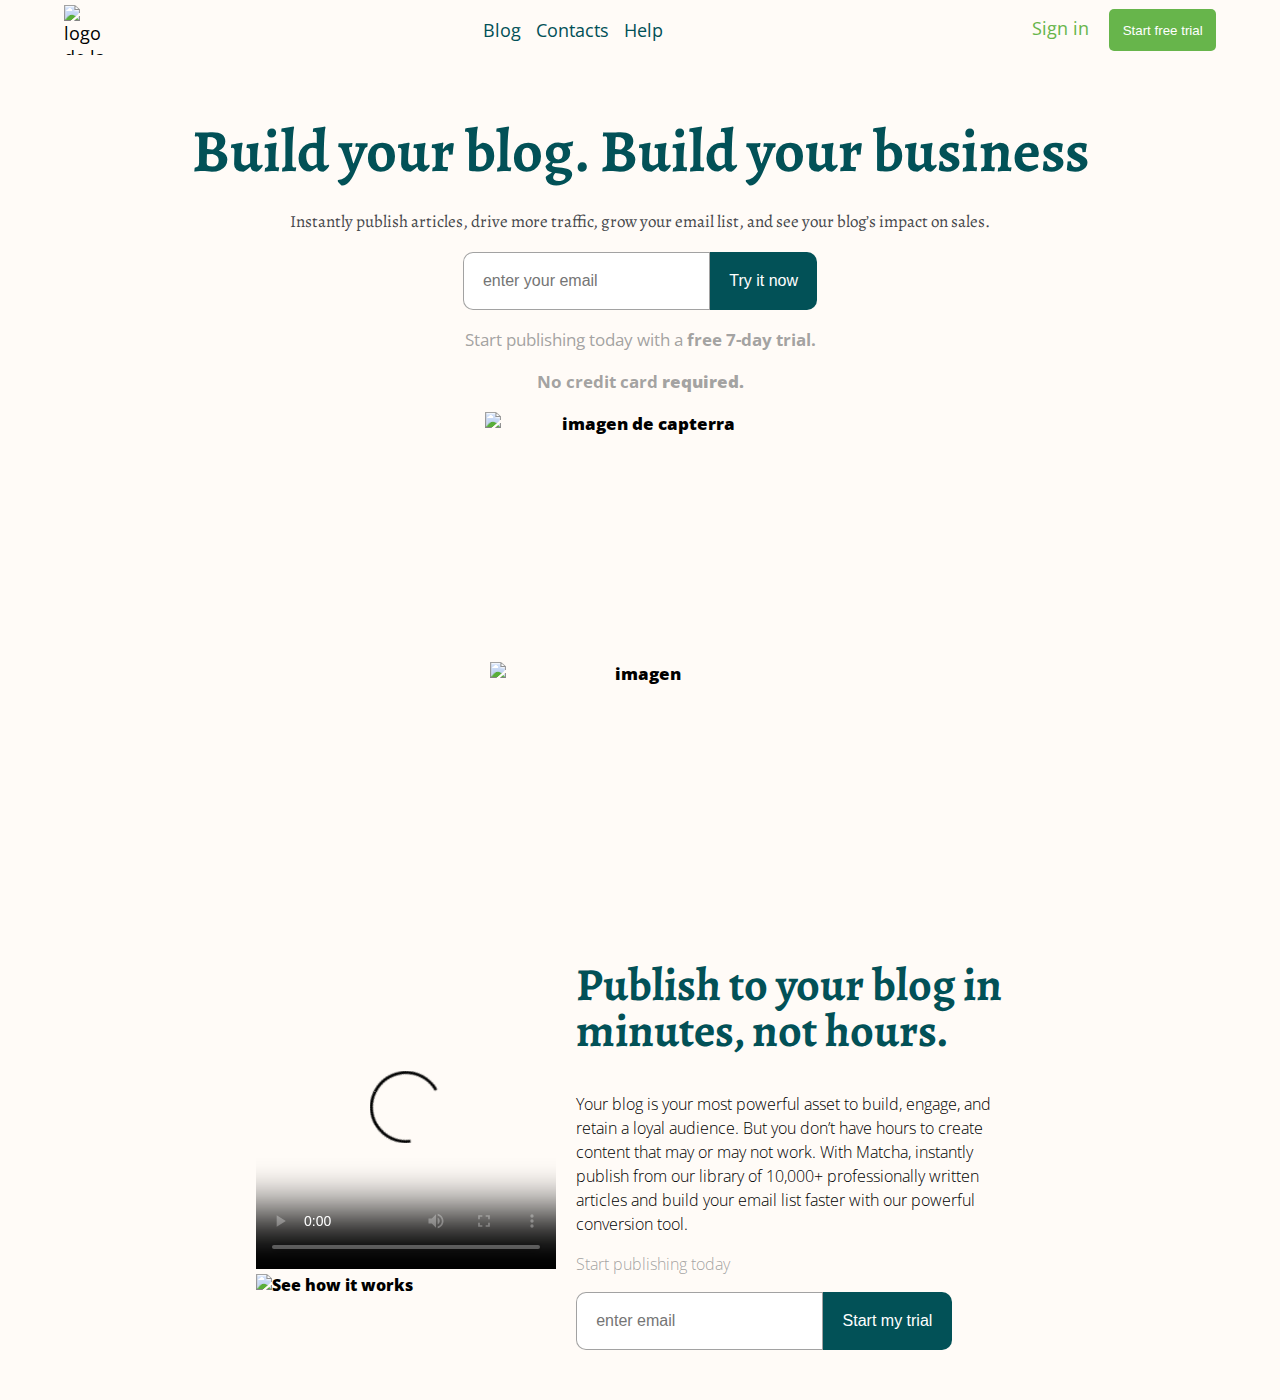
==== index.html @ 5c49fe66 "Agregamos un video y un texto al lado utilizando flexbox" ====
<!DOCTYPE html>
<html lang="en">
<head>
    <meta charset="UTF-8">
    <meta http-equiv="X-UA-Compatible" content="IE=edge">
    <meta name="viewport" content="width=device-width, initial-scale=1.0">
    <link rel="stylesheet" href="/css/style.css">
    <title>Matcha</title>
</head>
<body>
    <header class="header contenedor mb-5">
        <a href="/" class="header__logo-contenedor">
            <!-- Aqui puede ir texto o imagenes -->
            <img class="header__logo" width="50px" height="50px" src="/assests/img/logo-satoyama.svg" alt="logo de la pagina">
        </a>
        <nav >
            <ul class="header__navbar">
                <li class="navbar__item"><a href="http://" target="_blank" rel="noopener noreferrer">Blog</a></li>
                <li class="navbar__item"><a href="http://" target="_blank" rel="noopener noreferrer">Contacts</a></li>
                <li class="navbar__item"><a href="http://" target="_blank" rel="noopener noreferrer">Help</a></li>
            </ul>
        </nav>
        <div class="header__action">
            <a href="/login.html" class="action_sign-in">Sign in</a>
            <button class="action__btn">Start free trial</button>
        </div>
    </header>

    <section class="main-text-contenedor contenedor text-center">
        <!-- Este contenido se muestra -->
        <h1 class="title other-font">Build your blog. Build your business</h1>
        <p class="parrafo-abajo other-font">Instantly publish articles, drive more traffic, grow your email list, and see your
            blog’s impact on sales.</p>

        <form action="" class="form form--main-text">
            <input type="email" placeholder="enter your email"/>
            <button class="btn">Try it now</button>
        </form>

        <p class="text--gray">Start publishing today with a <b>free 7-day trial.</b></p>
        <p class="text--gray"><b>No credit card<b> required.</p>

        
        <img src="/assests/img/capterra.png" alt="imagen de capterra" width="310px" height="250px" class="imagen-main">
        <img src="/assests/img/imagen_principal.webp" alt="imagen" width="300px" height="250px" class="imagen-main">
    </section>

    <section class="video-contenedor">
        <div class="flex-contenedor">
            <div class="video-contenedor__video">
                <video controls width=300 height=300 poster="https://imagendeperros.com/wp-content/uploads/2016/02/Perro-Tierno-Imagenes-Fondo-de-Pantalla.jpg" class="video">
                    <source src="https://cdn.videvo.net/videvo_files/video/premium/video0036/small_watermarked/computer_code00_preview.mp4">
                </video>
                <img src="/assests/img/arrow.png" alt="See how it works" srcset="" class="video__imagen">
            </div>
            <div class="video__descripcion" >
                <h2>Publish to your blog in minutes, not hours.</h2>
                <p>Your blog is your most powerful asset to build, engage, and retain a loyal audience. But you don’t have hours to create content that may or may not work. With Matcha, instantly publish from our library of 10,000+ professionally written articles and build your email list faster with our powerful conversion tool.</p>
                <p class="text--gray">Start publishing today</p>

                <form action="" class="form">
                    <input type="email" placeholder="enter email"/>
                    <button class="btn">Start my trial</button>
                </form>
            </div>
        </div>
    </section>
</body>
</html>
---- css/style.css ----
@import url('https://fonts.googleapis.com/css2?family=Alegreya:ital,wght@0,400;0,700;1,700&family=Open+Sans:wght@400;600;700&display=swap');

/* ESTILOS GENERALES */
:root{
    --color-primario:#025157;
    --color-terciario:#8b8b8bcc; 
}
*,*::before,*::after{
    box-sizing: border-box;
}
html{
    font-size: 62.5%;
}
p{
    line-height: 1.5;
}
.form{
    display: flex;
}
.form--main-text{
    justify-content: center;
}
input[type=email],.btn{
    padding: 1.2em;
    font-size: 1.6rem;
    border: none;
}
input[type=email] {
    border-radius: 10px 0 0 10px;
    border: 1px solid var(--color-terciario);
}
.btn{
    border-radius: 0 10px 10px 0;
    cursor: pointer;
}
img{
    max-width: 100%;
    display: block;
}
a{
    text-decoration: none;
    color: inherit;
}
ul{
    padding: 0;
    list-style: none;
}

.imagen-main{
    margin: 0 auto;
}

body{
    background-color: #fffbf7;
    margin: 0;
    font-size: 1.6rem;
    font-family: 'Open Sans', sans-serif;
}
h1,h2{
    color: #025157;
    font-family: 'Alegreya', serif;
    margin-top: 0;
}
h2{
    font-size: 4.6rem;
    line-height: 1;
}
.contenedor{
    max-width: 140rem;
    width: 90%;
    margin:0  auto;
}
/* COMPONENTES */
.text-center{
    text-align: center;
}
.mb-5{
    margin-bottom: 5rem;
}
/* HEADER */
.header{
    display: flex;
    align-items: center;
    justify-content: space-between;
    background-color: #fffbf7;
    font-size: 1.8rem;

    position: sticky; 
    top: 0;
}
.header__navbar{
    display: flex;
    gap: 1.5rem;
    color: #025157;
}
.action_sign-in{
    color: #67b54b;
    margin-right: 0.85em;
}
.action__btn{
    background-color: #67b54b;
    color: #fff;
    padding:1em;
    border-radius: 5px;
    border: none;
    cursor: pointer;
}
/* MAIN-TEXT-CONTENEDOR */
.main-text-contenedor{
    font-size: 1.7rem;
}
.other-font{
    font-family: 'Alegreya', serif;
}
.title{
    font-weight: 700;
    font-size: 6rem;
    margin-bottom: 1.5rem;
}
.parrafo-abajo{
    color: #46484c;
}
.text--gray{
    color: var(--color-terciario);
}
.btn{
    color: #fff;
    background-color: #025157;
} 
/* SECCION VIDEO */
.video-contenedor{
    margin:5rem 0;
}

.flex-contenedor{
    display: flex;
    flex-direction:row ;

    justify-content:center;
    align-items: center;
    gap:2rem;

    width: 70%;
    margin: 0 auto;
}
.video{
    flex: 1;
}
.video__imagen{
    height: 70px;
    margin: 0 auto;
}
.video__descripcion{
    flex-basis: 50%;
    font-weight: 300;
}
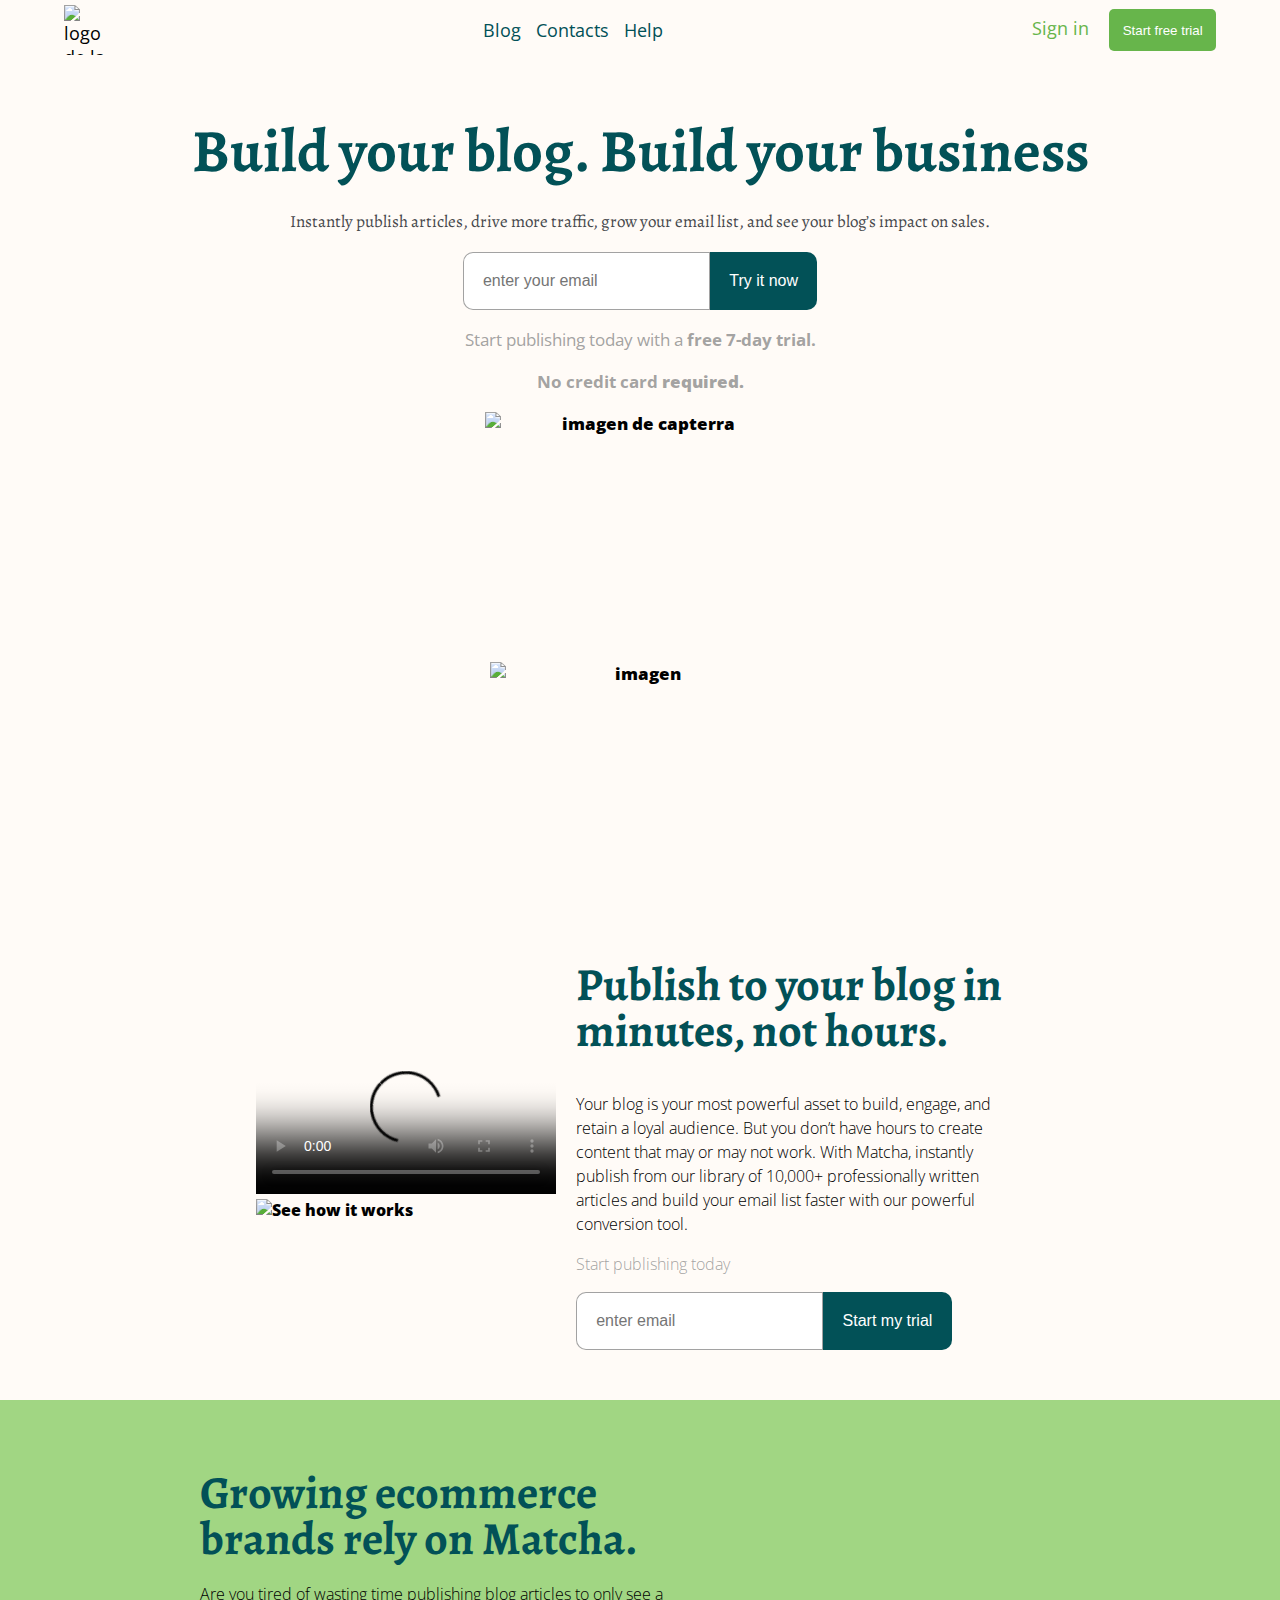
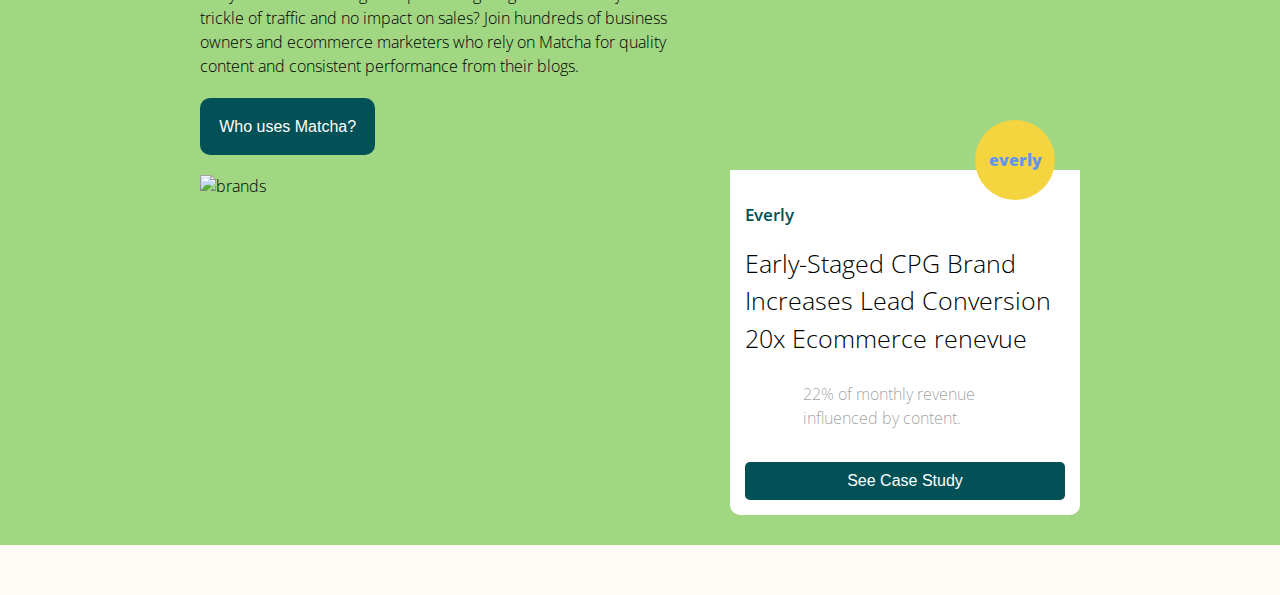
==== commit 84208372: "Agregamos la parte de brands utilizando grid y position" ====
--- a/index.html
+++ b/index.html
@@ -8,22 +8,25 @@
     <title>Matcha</title>
 </head>
 <body>
-    <header class="header contenedor mb-5">
-        <a href="/" class="header__logo-contenedor">
-            <!-- Aqui puede ir texto o imagenes -->
-            <img class="header__logo" width="50px" height="50px" src="/assests/img/logo-satoyama.svg" alt="logo de la pagina">
-        </a>
-        <nav >
-            <ul class="header__navbar">
-                <li class="navbar__item"><a href="http://" target="_blank" rel="noopener noreferrer">Blog</a></li>
-                <li class="navbar__item"><a href="http://" target="_blank" rel="noopener noreferrer">Contacts</a></li>
-                <li class="navbar__item"><a href="http://" target="_blank" rel="noopener noreferrer">Help</a></li>
-            </ul>
-        </nav>
-        <div class="header__action">
-            <a href="/login.html" class="action_sign-in">Sign in</a>
-            <button class="action__btn">Start free trial</button>
+    <header class=" mb-5">
+        <div class="contenedor header__flex">
+            <a href="/" class="header__logo-contenedor">
+                <!-- Aqui puede ir texto o imagenes -->
+                <img class="header__logo" width="50px" height="50px" src="/assests/img/logo-satoyama.svg" alt="logo de la pagina">
+            </a>
+            <nav >
+                <ul class="header__navbar">
+                    <li class="navbar__item"><a href="http://" target="_blank" rel="noopener noreferrer">Blog</a></li>
+                    <li class="navbar__item"><a href="http://" target="_blank" rel="noopener noreferrer">Contacts</a></li>
+                    <li class="navbar__item"><a href="http://" target="_blank" rel="noopener noreferrer">Help</a></li>
+                </ul>
+            </nav>
+            <div class="header__action">
+                <a href="/login.html" class="action_sign-in">Sign in</a>
+                <button class="action__btn">Start free trial</button>
+            </div>
         </div>
+        
     </header>
 
     <section class="main-text-contenedor contenedor text-center">
@@ -48,7 +51,7 @@
     <section class="video-contenedor">
         <div class="flex-contenedor">
             <div class="video-contenedor__video">
-                <video controls width=300 height=300 poster="https://imagendeperros.com/wp-content/uploads/2016/02/Perro-Tierno-Imagenes-Fondo-de-Pantalla.jpg" class="video">
+                <video controls  poster="https://imagendeperros.com/wp-content/uploads/2016/02/Perro-Tierno-Imagenes-Fondo-de-Pantalla.jpg" class="video">
                     <source src="https://cdn.videvo.net/videvo_files/video/premium/video0036/small_watermarked/computer_code00_preview.mp4">
                 </video>
                 <img src="/assests/img/arrow.png" alt="See how it works" srcset="" class="video__imagen">
@@ -65,5 +68,32 @@
             </div>
         </div>
     </section>
+
+    <section class="brands">
+        <div class="brands__grid">
+            <div class="brands__description">
+                <h2 class="brands__heading">Growing ecommerce brands rely on Matcha.</h2>
+                <p class="brands__text">
+                    Are you tired of wasting time publishing blog articles to only see a trickle of traffic and no impact on sales? Join hundreds of business owners and ecommerce marketers who rely on Matcha for quality content and consistent performance from their blogs.
+                </p>
+                <button class="btn btn--brands">Who uses Matcha?</button>
+                <div class="brands__brand-container">
+                    <img src="/assests/img/brands.png" alt="brands">
+                </div>
+            </div>
+            <div class="card">
+                <div class="card__description">
+                    <p class="card__text--primary">Everly</p>
+                    <p class="card__title">Early-Staged CPG Brand Increases Lead Conversion 20x Ecommerce renevue</p>
+        
+                    <p class="card__text card__text--secondary"><i class="shop-icon"></i>22% of monthly revenue influenced by content.</p>
+
+                    <button class="card__btn">See Case Study</button>
+                </div>
+                <div class="circule__absolute"><p>everly</p></div>
+            </div>
+        </div>
+      
+    </section>
 </body>
 </html>--- a/css/style.css
+++ b/css/style.css
@@ -78,15 +78,17 @@
     margin-bottom: 5rem;
 }
 /* HEADER */
-.header{
+header{
+    background-color:#fffbf7;
+    position: sticky; 
+    top: 0;
+    z-index: 1;
+}
+.header__flex{
     display: flex;
     align-items: center;
     justify-content: space-between;
-    background-color: #fffbf7;
     font-size: 1.8rem;
-
-    position: sticky; 
-    top: 0;
 }
 .header__navbar{
     display: flex;
@@ -144,7 +146,7 @@
     margin: 0 auto;
 }
 .video{
-    flex: 1;
+    max-width: 500px;
 }
 .video__imagen{
     height: 70px;
@@ -154,3 +156,105 @@
     flex-basis: 50%;
     font-weight: 300;
 }
+/* BRANDS */
+.brands{
+    background-color: #a1d683;
+    font-weight: 300;
+    padding-top: 7rem;
+    padding-bottom: 3rem;
+    margin-bottom: 5rem;
+}
+.brands__grid{
+    display: grid;
+    grid-template-columns: minmax(320px,500px) minmax(300px, 350px);
+    justify-content: center;
+    gap: 3rem;
+    width: 90%;
+    margin: 0 auto;
+}
+.brands__brand-container{
+    max-width: 450px;
+}
+.brands__brand-container img{
+    aspect-ratio: 3/2;
+    object-fit: contain;
+    
+}
+.brands__description > *{
+    margin-bottom: 2rem;
+}
+.btn--brands{
+    border-radius: 10px;
+}
+.card{
+    display: grid;
+    grid-template-rows: 300px 1fr;
+    background-image: url('/assests/img/persona.jpg');
+    background-repeat: no-repeat;
+    background-size: 100%;
+    background-position:top center;
+    border-radius: 10px;
+    overflow: hidden;
+
+    position: relative;
+}
+
+.card__description{
+    grid-row: 2;
+    background-color:#fff;
+    padding: 1.5rem;
+}
+.card__text--primary{
+    color: #025157;
+    font-weight: 600;
+    font-size: 1.7rem;
+}
+.card__title{
+    font-size: 2.5rem;
+    margin-top: 1rem;
+}
+.card__text{
+    font-size: 1.6rem;
+}
+.card__text--secondary{
+    color: var(--color-terciario);
+    width: 80%;
+    margin-bottom:2rem;
+    display: flex;
+    justify-content: space-between;
+}
+.shop-icon{
+    background-image: url('../assests/img/shopping-card.svg');
+    background-repeat: no-repeat;
+    width: 80px;
+    height: 60px;
+    display: block;
+    margin-right: 10px;
+}
+.card__btn{
+    background-color: var(--color-primario);
+    color: #fff;
+    padding: 1rem;
+    font-size: 1.6rem;
+    border-radius: 5px;
+    border: none;
+    width: 100%;
+}
+.circule__absolute{
+    background-color: #f4d53f;
+    height: 80px;
+    width: 80px;
+    border-radius: 50%;
+    color: cornflowerblue;
+    font-weight: 800;
+    padding: 1rem;
+    display: grid;
+    place-content: center;
+
+    position: absolute;
+    top: 250px;
+    left: 70%;
+}
+.circule__absolute p{
+    margin: 0;
+}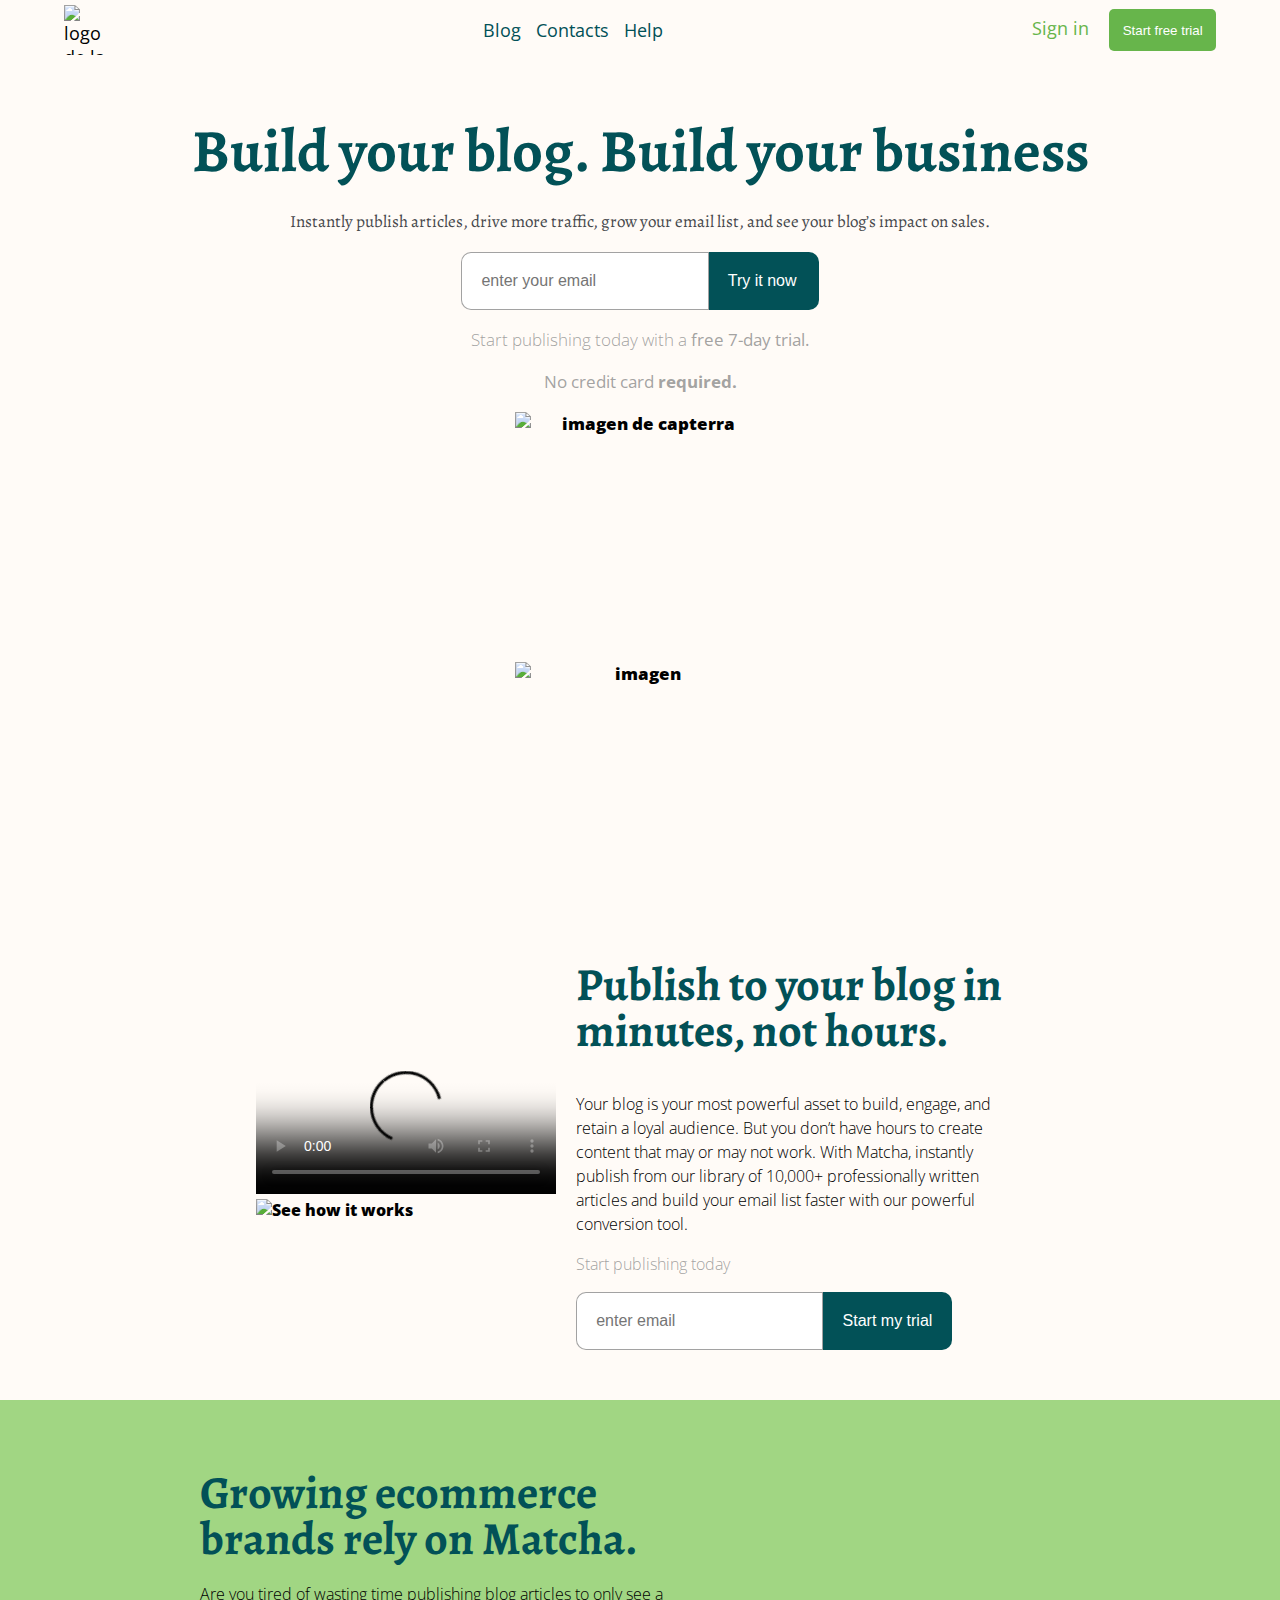
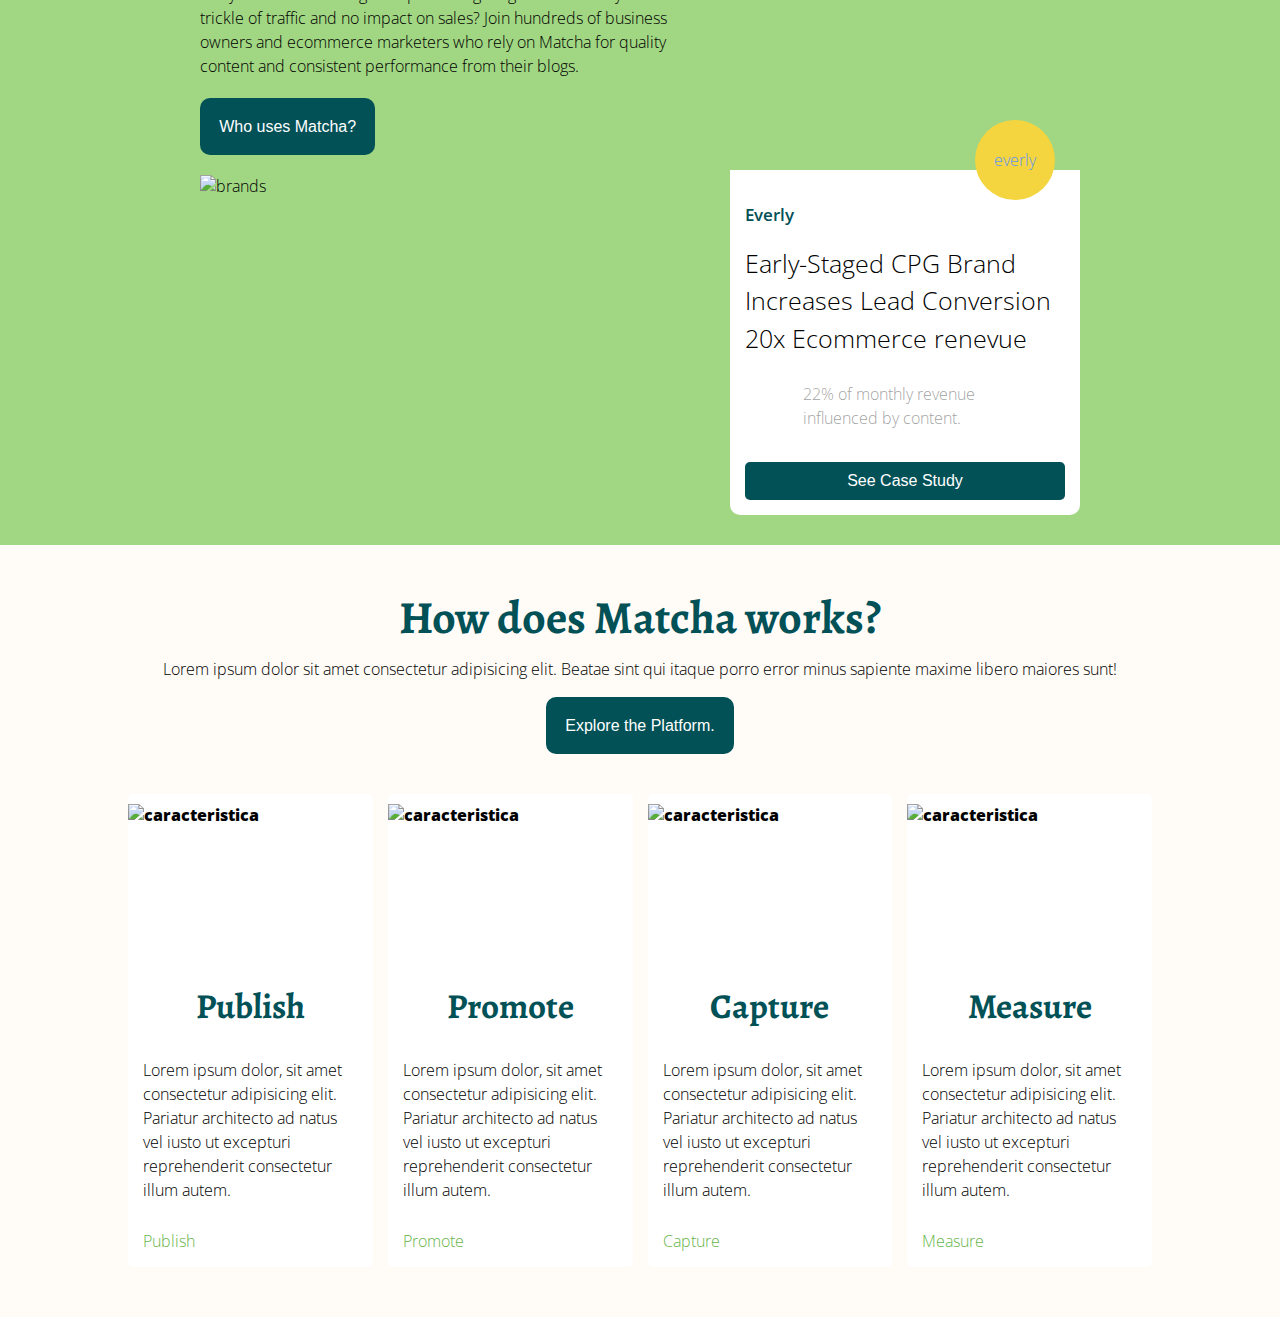
==== commit 27b3f42e: "Ingresamos la seccion de caracteristicas" ====
--- a/index.html
+++ b/index.html
@@ -1,5 +1,6 @@
 <!DOCTYPE html>
 <html lang="en">
+
 <head>
     <meta charset="UTF-8">
     <meta http-equiv="X-UA-Compatible" content="IE=edge">
@@ -7,17 +8,20 @@
     <link rel="stylesheet" href="/css/style.css">
     <title>Matcha</title>
 </head>
+
 <body>
     <header class=" mb-5">
         <div class="contenedor header__flex">
             <a href="/" class="header__logo-contenedor">
                 <!-- Aqui puede ir texto o imagenes -->
-                <img class="header__logo" width="50px" height="50px" src="/assests/img/logo-satoyama.svg" alt="logo de la pagina">
+                <img class="header__logo" width="50px" height="50px" src="/assests/img/logo-satoyama.svg"
+                    alt="logo de la pagina">
             </a>
-            <nav >
+            <nav>
                 <ul class="header__navbar">
                     <li class="navbar__item"><a href="http://" target="_blank" rel="noopener noreferrer">Blog</a></li>
-                    <li class="navbar__item"><a href="http://" target="_blank" rel="noopener noreferrer">Contacts</a></li>
+                    <li class="navbar__item"><a href="http://" target="_blank" rel="noopener noreferrer">Contacts</a>
+                    </li>
                     <li class="navbar__item"><a href="http://" target="_blank" rel="noopener noreferrer">Help</a></li>
                 </ul>
             </nav>
@@ -26,55 +30,63 @@
                 <button class="action__btn">Start free trial</button>
             </div>
         </div>
-        
+
     </header>
-
     <section class="main-text-contenedor contenedor text-center">
         <!-- Este contenido se muestra -->
         <h1 class="title other-font">Build your blog. Build your business</h1>
-        <p class="parrafo-abajo other-font">Instantly publish articles, drive more traffic, grow your email list, and see your
+        <p class="parrafo-abajo other-font">Instantly publish articles, drive more traffic, grow your email list, and
+            see your
             blog’s impact on sales.</p>
 
         <form action="" class="form form--main-text">
-            <input type="email" placeholder="enter your email"/>
-            <button class="btn">Try it now</button>
+            <input type="email" placeholder="enter your email" />
+            <button class="btn">Try it now<ion-icon name="arrow-forward-outline" class="icon-arrow icon-arrow--white"></ion-icon></button>
         </form>
 
         <p class="text--gray">Start publishing today with a <b>free 7-day trial.</b></p>
         <p class="text--gray"><b>No credit card<b> required.</p>
 
+        <div class="main-text__img-container">
+            <img src="/assests/img/capterra.png" alt="imagen de capterra" width="310px" height="250px" class="imagen-main">
+            <img src="/assests/img/imagen_principal.webp" alt="imagen" width="300px" height="250px" class="imagen-main">
+        </div>
         
-        <img src="/assests/img/capterra.png" alt="imagen de capterra" width="310px" height="250px" class="imagen-main">
-        <img src="/assests/img/imagen_principal.webp" alt="imagen" width="300px" height="250px" class="imagen-main">
     </section>
-
     <section class="video-contenedor">
         <div class="flex-contenedor">
             <div class="video-contenedor__video">
-                <video controls  poster="https://imagendeperros.com/wp-content/uploads/2016/02/Perro-Tierno-Imagenes-Fondo-de-Pantalla.jpg" class="video">
-                    <source src="https://cdn.videvo.net/videvo_files/video/premium/video0036/small_watermarked/computer_code00_preview.mp4">
+                <video controls
+                    poster="https://imagendeperros.com/wp-content/uploads/2016/02/Perro-Tierno-Imagenes-Fondo-de-Pantalla.jpg"
+                    class="video">
+                    <source
+                        src="https://cdn.videvo.net/videvo_files/video/premium/video0036/small_watermarked/computer_code00_preview.mp4">
                 </video>
                 <img src="/assests/img/arrow.png" alt="See how it works" srcset="" class="video__imagen">
             </div>
-            <div class="video__descripcion" >
+            <div class="video__descripcion">
                 <h2>Publish to your blog in minutes, not hours.</h2>
-                <p>Your blog is your most powerful asset to build, engage, and retain a loyal audience. But you don’t have hours to create content that may or may not work. With Matcha, instantly publish from our library of 10,000+ professionally written articles and build your email list faster with our powerful conversion tool.</p>
+                <p>Your blog is your most powerful asset to build, engage, and retain a loyal audience. But you don’t
+                    have hours to create content that may or may not work. With Matcha, instantly publish from our
+                    library of 10,000+ professionally written articles and build your email list faster with our
+                    powerful conversion tool.</p>
                 <p class="text--gray">Start publishing today</p>
 
                 <form action="" class="form">
-                    <input type="email" placeholder="enter email"/>
+                    <input type="email" placeholder="enter email" />
                     <button class="btn">Start my trial</button>
                 </form>
             </div>
         </div>
     </section>
-
     <section class="brands">
         <div class="brands__grid">
             <div class="brands__description">
                 <h2 class="brands__heading">Growing ecommerce brands rely on Matcha.</h2>
                 <p class="brands__text">
-                    Are you tired of wasting time publishing blog articles to only see a trickle of traffic and no impact on sales? Join hundreds of business owners and ecommerce marketers who rely on Matcha for quality content and consistent performance from their blogs.
+                    Are you tired of wasting time publishing blog articles to only see a trickle of traffic and no
+                    impact on sales? Join hundreds of business owners and ecommerce marketers who rely on Matcha for
+                    quality content and consistent performance from their blogs.
                 </p>
                 <button class="btn btn--brands">Who uses Matcha?</button>
                 <div class="brands__brand-container">
@@ -85,15 +97,74 @@
                 <div class="card__description">
                     <p class="card__text--primary">Everly</p>
                     <p class="card__title">Early-Staged CPG Brand Increases Lead Conversion 20x Ecommerce renevue</p>
-        
-                    <p class="card__text card__text--secondary"><i class="shop-icon"></i>22% of monthly revenue influenced by content.</p>
+
+                    <p class="card__text card__text--secondary"><i class="shop-icon"></i>22% of monthly revenue
+                        influenced by content.</p>
 
                     <button class="card__btn">See Case Study</button>
                 </div>
-                <div class="circule__absolute"><p>everly</p></div>
+                <div class="circule__absolute">
+                    <p>everly</p>
+                </div>
             </div>
         </div>
-      
+
     </section>
+    <section class="how-works">
+        <h2 class="how-works__heading">How does Matcha works?</h2>
+        <p class="how-works__p">Lorem ipsum dolor sit amet consectetur adipisicing elit. Beatae sint qui itaque porro
+            error minus sapiente maxime libero maiores sunt!</p>
+        <button class="btn btn--primary">Explore the Platform.</button>
+        <div class="how-works__grid">
+            <div class="feautes">
+                <div class="features__img">
+                    <img src="/assests/img/feature.svg" alt="caracteristica">
+                </div>
+                <div class="feature__description">
+                    <h3 class="feature__heading">Publish</h3>
+                    <p class="feature__text">Lorem ipsum dolor, sit amet consectetur adipisicing elit. Pariatur
+                        architecto ad natus vel iusto ut excepturi reprehenderit consectetur illum autem.</p>
+                    <a href="" class="feature__link">Publish<ion-icon name="arrow-forward-outline" class="icon-arrow"></ion-icon></a>
+                </div>
+            </div>
+            <div class="feautes">
+                <div class="features__img">
+                    <img src="/assests/img/promote.svg" alt="caracteristica">
+                </div>
+                <div class="feature__description">
+                    <h3 class="feature__heading">Promote</h3>
+                    <p class="feature__text">Lorem ipsum dolor, sit amet consectetur adipisicing elit. Pariatur
+                        architecto ad natus vel iusto ut excepturi reprehenderit consectetur illum autem.</p>
+                    <a href="" class="feature__link">Promote<ion-icon name="arrow-forward-outline" class="icon-arrow"></ion-icon></a>
+                </div>
+            </div>
+            <div class="feautes">
+                <div class="features__img">
+                    <img src="/assests/img/capture.svg" alt="caracteristica">
+                </div>
+                <div class="feature__description">
+                    <h3 class="feature__heading">Capture</h3>
+                    <p class="feature__text">Lorem ipsum dolor, sit amet consectetur adipisicing elit. Pariatur
+                        architecto ad natus vel iusto ut excepturi reprehenderit consectetur illum autem.</p>
+                    <a href="" class="feature__link">Capture<ion-icon name="arrow-forward-outline" class="icon-arrow"></ion-icon></a>
+                </div>
+            </div>
+            <div class="feautes">
+                <div class="features__img">
+                    <img src="/assests/img/measure.svg" alt="caracteristica">
+                </div>
+                <div class="feature__description">
+                    <h3 class="feature__heading">Measure</h3>
+                    <p class="feature__text">Lorem ipsum dolor, sit amet consectetur adipisicing elit. Pariatur
+                        architecto ad natus vel iusto ut excepturi reprehenderit consectetur illum autem.</p>
+                    <a href="" class="feature__link">Measure<ion-icon name="arrow-forward-outline" class="icon-arrow"></ion-icon></a>
+                </div>
+            </div>
+        </div>
+    </section>
+
+    <script type="module" src="https://unpkg.com/ionicons@7.1.0/dist/ionicons/ionicons.esm.js"></script>
+    <script nomodule src="https://unpkg.com/ionicons@7.1.0/dist/ionicons/ionicons.js"></script>
 </body>
+
 </html>--- a/css/style.css
+++ b/css/style.css
@@ -3,7 +3,10 @@
 /* ESTILOS GENERALES */
 :root{
     --color-primario:#025157;
+    --color-secundario:#67b54b;
     --color-terciario:#8b8b8bcc; 
+
+    --font-secondary:'Alegreya', serif;
 }
 *,*::before,*::after{
     box-sizing: border-box;
@@ -13,6 +16,7 @@
 }
 p{
     line-height: 1.5;
+    font-weight: 300;
 }
 .form{
     display: flex;
@@ -44,10 +48,6 @@
 ul{
     padding: 0;
     list-style: none;
-}
-
-.imagen-main{
-    margin: 0 auto;
 }
 
 body{
@@ -56,7 +56,7 @@
     font-size: 1.6rem;
     font-family: 'Open Sans', sans-serif;
 }
-h1,h2{
+h1,h2,h3{
     color: #025157;
     font-family: 'Alegreya', serif;
     margin-top: 0;
@@ -129,6 +129,11 @@
     color: #fff;
     background-color: #025157;
 } 
+
+.imagen-main{
+    max-width: 250px;
+    margin: 0 auto;
+}
 /* SECCION VIDEO */
 .video-contenedor{
     margin:5rem 0;
@@ -257,4 +262,65 @@
 }
 .circule__absolute p{
     margin: 0;
+}
+.how-works{
+    text-align: center;
+    margin-bottom: 5rem;
+}
+.how-works__heading{
+    margin: 1.2rem;
+}
+.btn--primary{
+    border-radius: 10px;
+    margin-bottom: 4rem;
+}
+.how-works__grid{
+    display: grid;
+    grid-template-columns: repeat(4,1fr);
+    gap: 1.5rem;
+
+    width: 80%;
+    margin: 0 auto;
+}   
+.feautes{
+    padding-top: 1rem;
+    background-color: #fff;
+    border-radius: 5px;
+    overflow: hidden;
+    text-align: left;
+
+    display: grid;
+    grid-template-rows: 1fr 300px;
+}
+
+.features__img img{
+    aspect-ratio: 3/2;
+    object-fit: cover;
+}
+.feature__heading{
+    font-size: 3.5rem;
+    text-align: center;
+    margin-bottom: 1.2rem;
+}
+.feature__description{
+    padding: 1.5rem;
+    display: flex;
+    flex-direction: column;
+}
+.feature__link{
+    margin-top: auto;
+    font-weight: 300;
+    color: #67b54b;
+    transition: backgroud-color 0.2s;
+}
+.feature__link:hover{
+    color: #a1d683;
+}
+.icon-arrow{
+    vertical-align: middle;
+    display: inline-block;
+    margin-left: 3px;
+}
+.icon-arrow--white{
+    color: #fff;
 }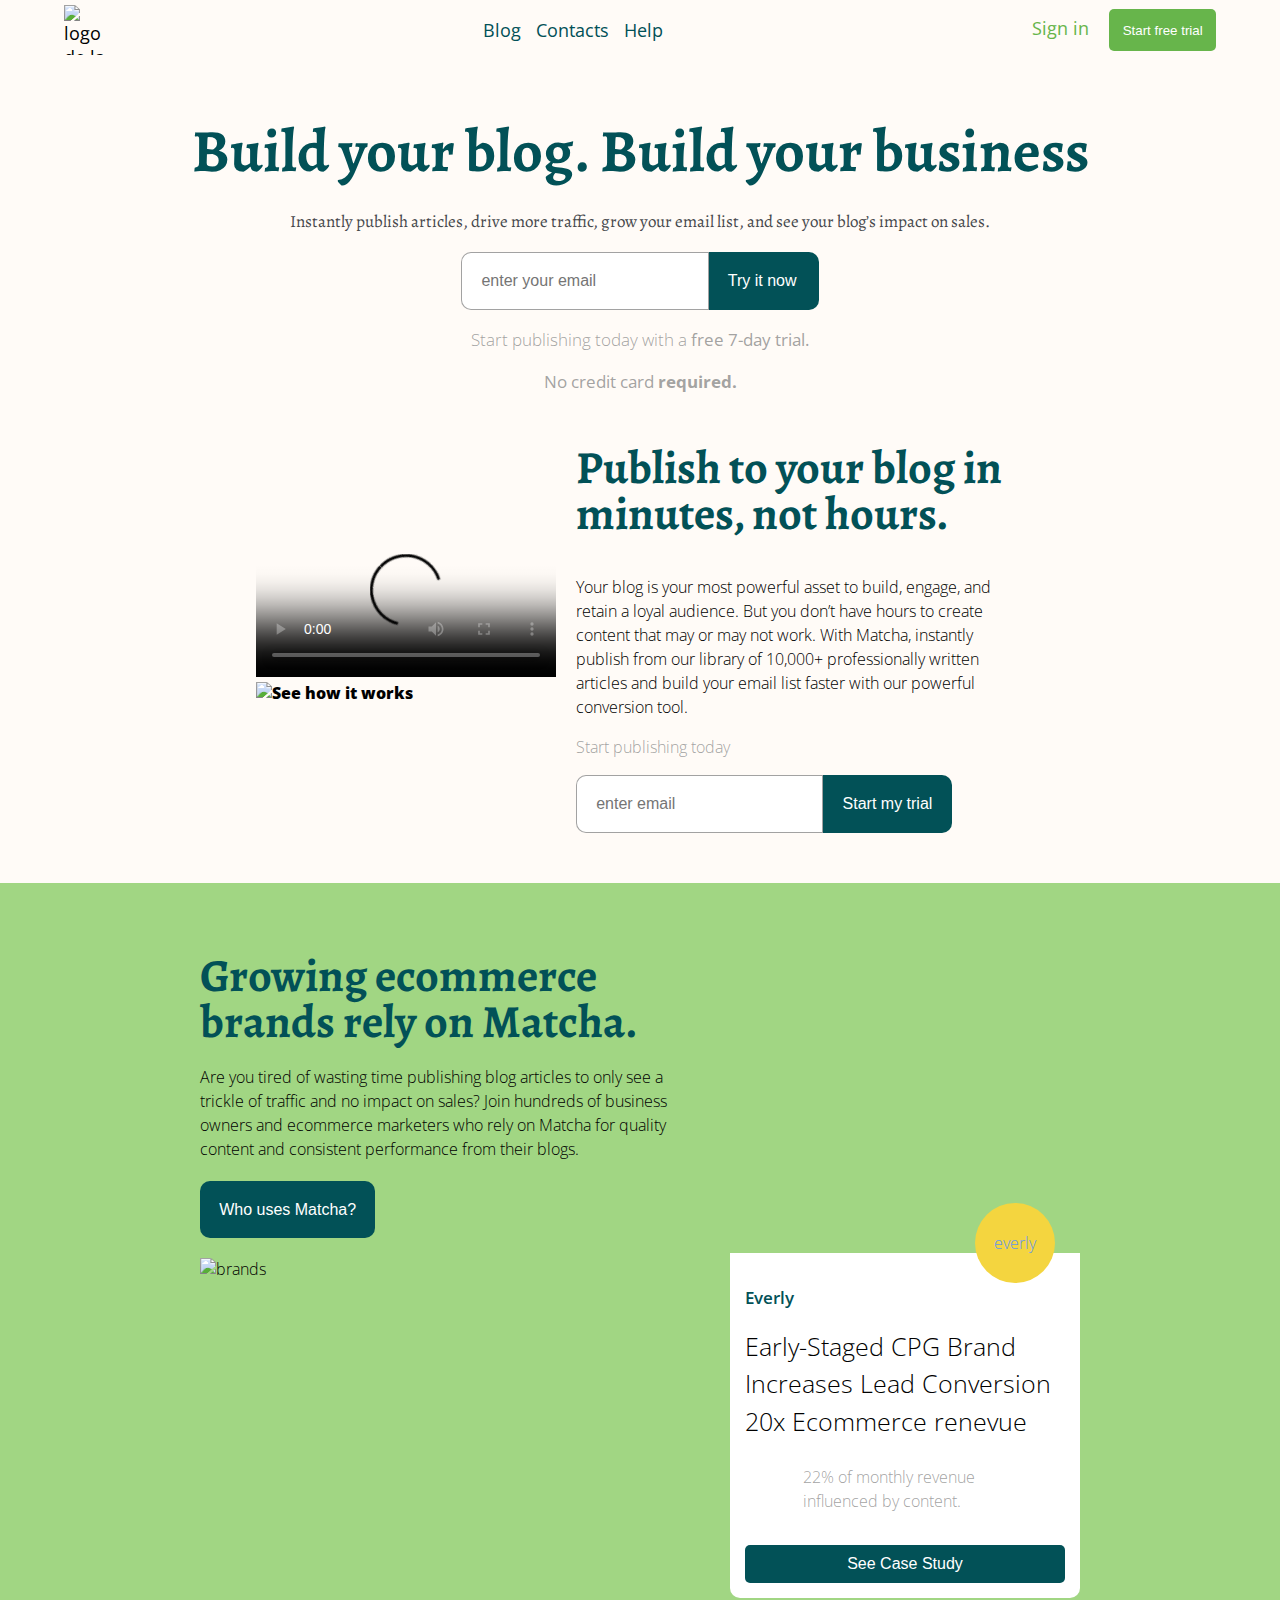
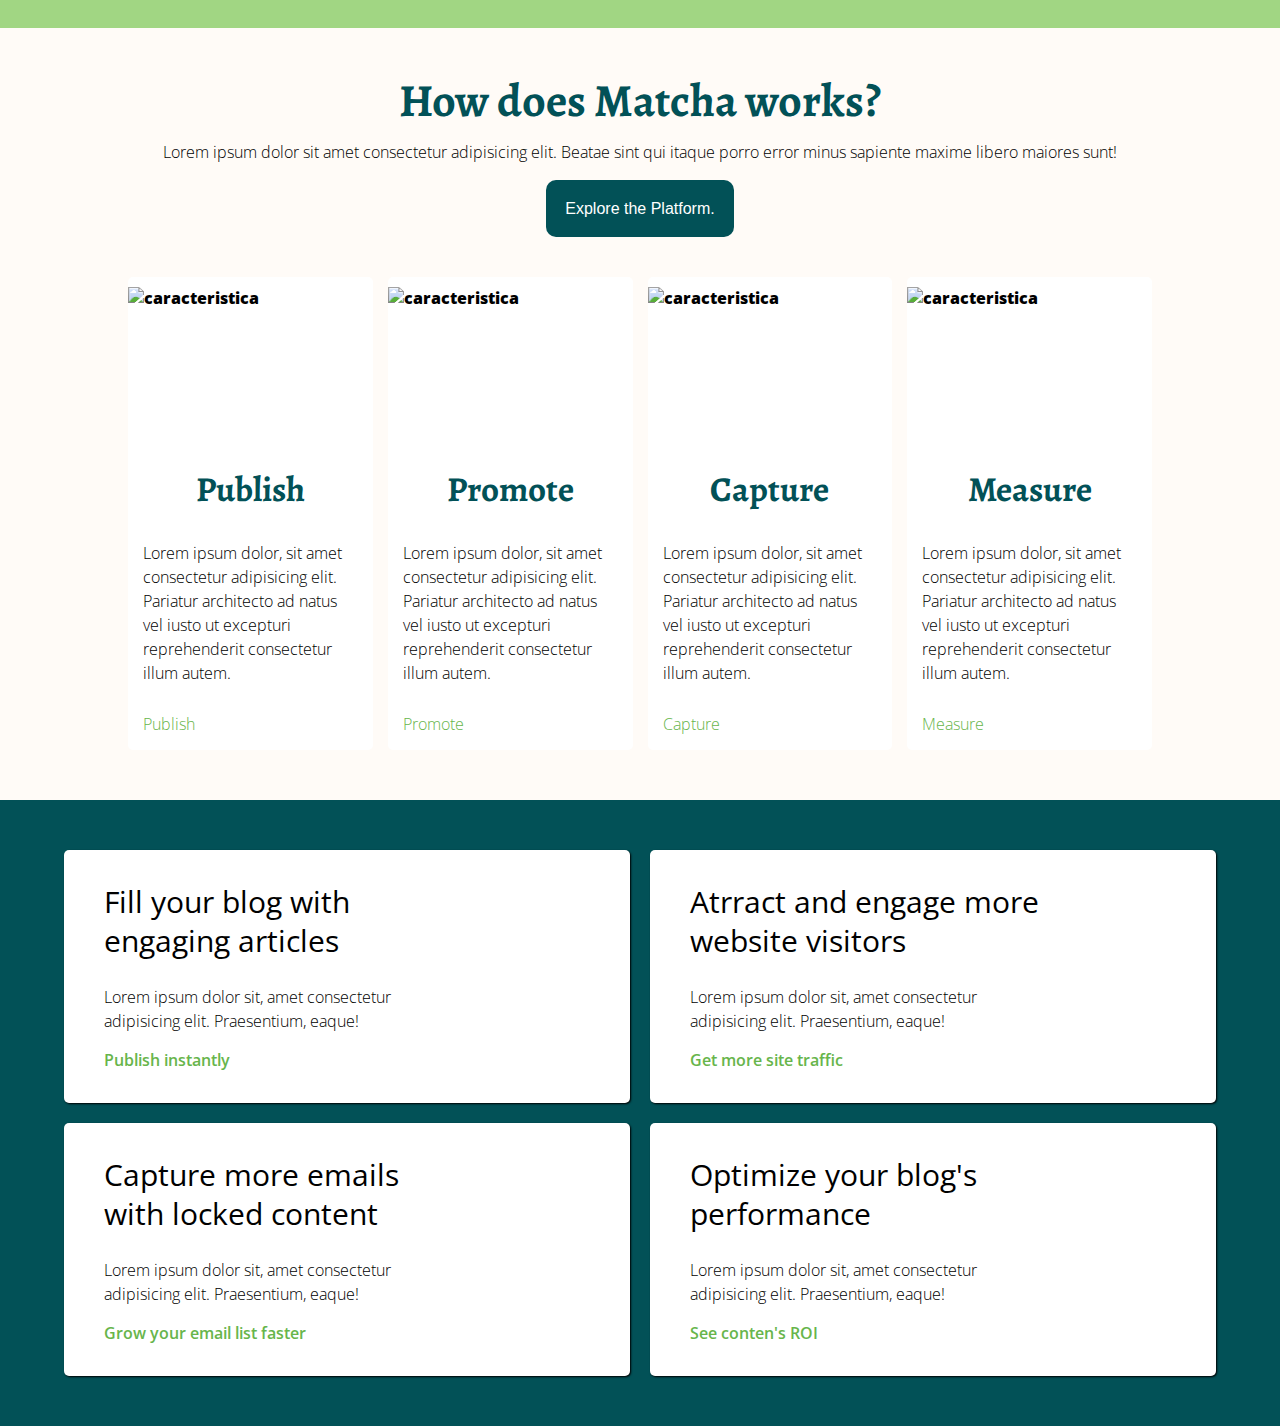
==== commit e91dcea8: "Agregamos contenido con grid las caracteristicas" ====
--- a/index.html
+++ b/index.html
@@ -47,10 +47,10 @@
         <p class="text--gray">Start publishing today with a <b>free 7-day trial.</b></p>
         <p class="text--gray"><b>No credit card<b> required.</p>
 
-        <div class="main-text__img-container">
+        <!-- <div class="main-text__img-container">
             <img src="/assests/img/capterra.png" alt="imagen de capterra" width="310px" height="250px" class="imagen-main">
             <img src="/assests/img/imagen_principal.webp" alt="imagen" width="300px" height="250px" class="imagen-main">
-        </div>
+        </div> -->
         
     </section>
     <section class="video-contenedor">
@@ -163,8 +163,91 @@
         </div>
     </section>
 
+    <section class="caract">
+        <div class="caract__grid">
+            <article class="caract__card">
+                <div class="caract__desc">
+                    <h2 class="caract__heading">Fill your blog with engaging articles</h2>
+                    <p class="caract__text">Lorem ipsum dolor sit, amet consectetur adipisicing elit. Praesentium, eaque!</p>
+                    <a href="" class="feature__link feature__link--bold">Publish instantly<ion-icon name="arrow-forward-outline" class="icon-arrow"></ion-icon></a>
+                </div>
+                <div class="caract__img">
+                    <img src="/assests/img/caract_imagen.png" alt="">
+                </div>
+            </article>
+            <article class="caract__card">
+                <div class="caract__desc">
+                    <h2 class="caract__heading">Atrract and engage more website visitors</h2>
+                    <p class="caract__text">Lorem ipsum dolor sit, amet consectetur adipisicing elit. Praesentium, eaque!</p>
+                    <a href="" class="feature__link feature__link--bold">Get more site traffic<ion-icon name="arrow-forward-outline" class="icon-arrow"></ion-icon></a>
+                </div>
+                <div class="caract__img">
+                    <img src="/assests/img/caract_imagen.png" alt="">
+                </div>
+            </article>
+            <article class="caract__card">
+                <div class="caract__desc">
+                    <h2 class="caract__heading">Capture more emails with locked content</h2>
+                    <p class="caract__text">Lorem ipsum dolor sit, amet consectetur adipisicing elit. Praesentium, eaque!</p>
+                    <a href="" class="feature__link feature__link--bold">Grow your email list faster<ion-icon name="arrow-forward-outline" class="icon-arrow"></ion-icon></a>
+                </div>
+                <div class="caract__img">
+                    <img src="/assests/img/caract_imagen.png" alt="">
+                </div>
+            </article>
+            <article class="caract__card">
+                <div class="caract__desc">
+                    <h2 class="caract__heading">Optimize your blog's performance</h2>
+                    <p class="caract__text">Lorem ipsum dolor sit, amet consectetur adipisicing elit. Praesentium, eaque!</p>
+                    <a href="" class="feature__link feature__link--bold">See conten's ROI<ion-icon name="arrow-forward-outline" class="icon-arrow"></ion-icon></a>
+                </div>
+                <div class="caract__img">
+                    <img src="/assests/img/caract_imagen.png" alt="">
+                </div>
+            </article>
+        </div>
+    </section>
+
     <script type="module" src="https://unpkg.com/ionicons@7.1.0/dist/ionicons/ionicons.esm.js"></script>
     <script nomodule src="https://unpkg.com/ionicons@7.1.0/dist/ionicons/ionicons.js"></script>
+<!-- Code injected by live-server -->
+<script>
+	// <![CDATA[  <-- For SVG support
+	if ('WebSocket' in window) {
+		(function () {
+			function refreshCSS() {
+				var sheets = [].slice.call(document.getElementsByTagName("link"));
+				var head = document.getElementsByTagName("head")[0];
+				for (var i = 0; i < sheets.length; ++i) {
+					var elem = sheets[i];
+					var parent = elem.parentElement || head;
+					parent.removeChild(elem);
+					var rel = elem.rel;
+					if (elem.href && typeof rel != "string" || rel.length == 0 || rel.toLowerCase() == "stylesheet") {
+						var url = elem.href.replace(/(&|\?)_cacheOverride=\d+/, '');
+						elem.href = url + (url.indexOf('?') >= 0 ? '&' : '?') + '_cacheOverride=' + (new Date().valueOf());
+					}
+					parent.appendChild(elem);
+				}
+			}
+			var protocol = window.location.protocol === 'http:' ? 'ws://' : 'wss://';
+			var address = protocol + window.location.host + window.location.pathname + '/ws';
+			var socket = new WebSocket(address);
+			socket.onmessage = function (msg) {
+				if (msg.data == 'reload') window.location.reload();
+				else if (msg.data == 'refreshcss') refreshCSS();
+			};
+			if (sessionStorage && !sessionStorage.getItem('IsThisFirstTime_Log_From_LiveServer')) {
+				console.log('Live reload enabled.');
+				sessionStorage.setItem('IsThisFirstTime_Log_From_LiveServer', true);
+			}
+		})();
+	}
+	else {
+		console.error('Upgrade your browser. This Browser is NOT supported WebSocket for Live-Reloading.');
+	}
+	// ]]>
+</script>
 </body>
 
 </html>--- a/css/style.css
+++ b/css/style.css
@@ -5,7 +5,9 @@
     --color-primario:#025157;
     --color-secundario:#67b54b;
     --color-terciario:#8b8b8bcc; 
-
+    --blanco:#fff; 
+
+    --font-primary:'Open Sans', sans-serif;
     --font-secondary:'Alegreya', serif;
 }
 *,*::before,*::after{
@@ -36,6 +38,9 @@
 .btn{
     border-radius: 0 10px 10px 0;
     cursor: pointer;
+}
+.btn:hover,.card__btn:hover{
+    background-color: hsl(184, 58%, 27%);
 }
 img{
     max-width: 100%;
@@ -244,6 +249,7 @@
     border-radius: 5px;
     border: none;
     width: 100%;
+    cursor: pointer;
 }
 .circule__absolute{
     background-color: #f4d53f;
@@ -323,4 +329,52 @@
 }
 .icon-arrow--white{
     color: #fff;
+}
+
+/* CARACTERISTICAS */
+.caract{
+    background-color: var(--color-primario);
+    font-weight: 300;
+    padding: 5rem 0;
+    overflow: hidden;
+}
+.caract__grid{
+    width: 90%;
+    margin: 0 auto;
+    
+    display: grid;
+    grid-template-columns: repeat(2,1fr);
+    gap: 2rem;
+    place-content: center;
+}
+.caract__card{
+    background-color:var(--blanco);
+    border-radius: 5px;
+    box-shadow: 1px 1px 2px #000;
+    padding:2em 0 2em 2.5em; 
+    display: flex;
+    align-items: center;
+    gap: 1.5rem;
+}
+.caract__desc{
+    max-width: 40ch;
+}
+.caract__heading{
+    color: #000;
+    font-weight: 400;
+    font-family: var(--font-primary); 
+    font-size: 3.0rem;
+    line-height: 1.3;
+}
+.caract__img{
+    /* background-color: lightskyblue; */
+    width: 200px;
+}
+.caract__img img{
+    object-fit: cover;
+    /* box-shadow: -1px 1px 5px #dcdcdc; */
+    /* border-radius: 2px; */
+}
+.feature__link--bold{
+    font-weight: 600;
 }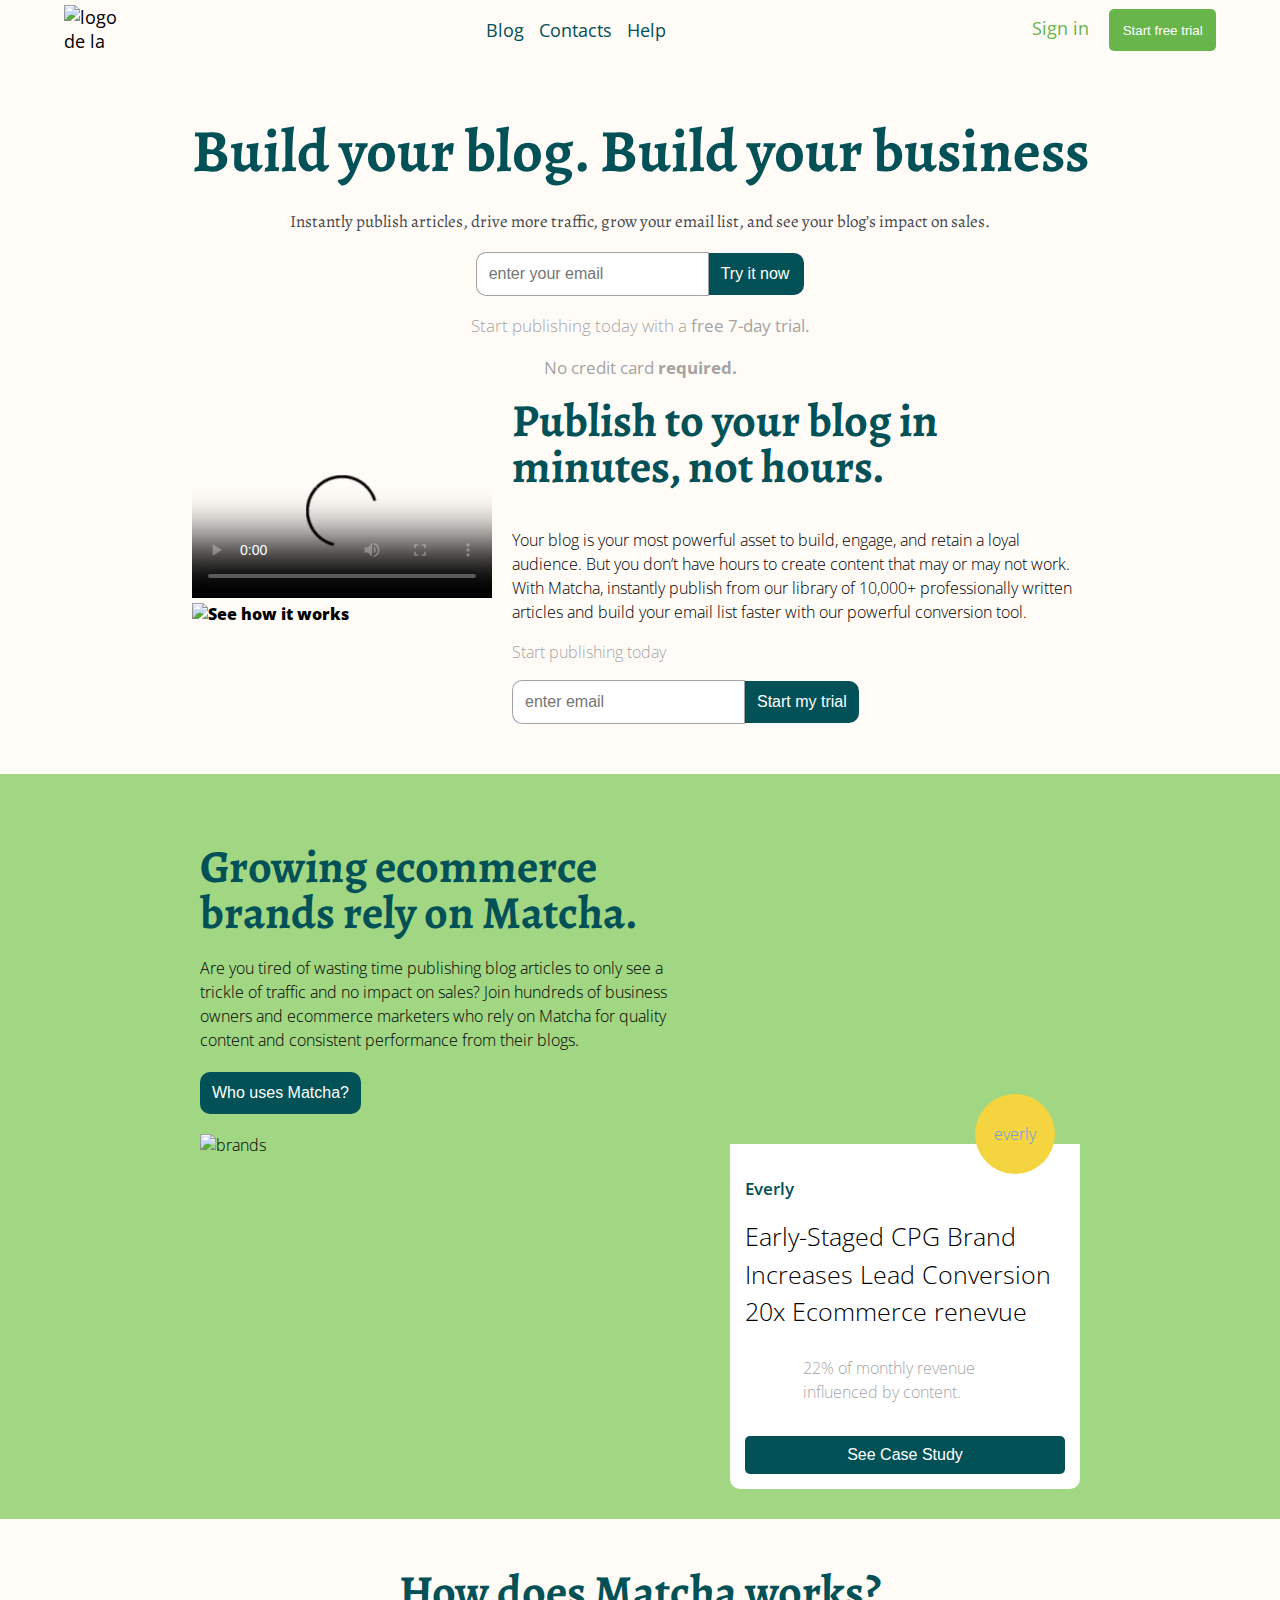
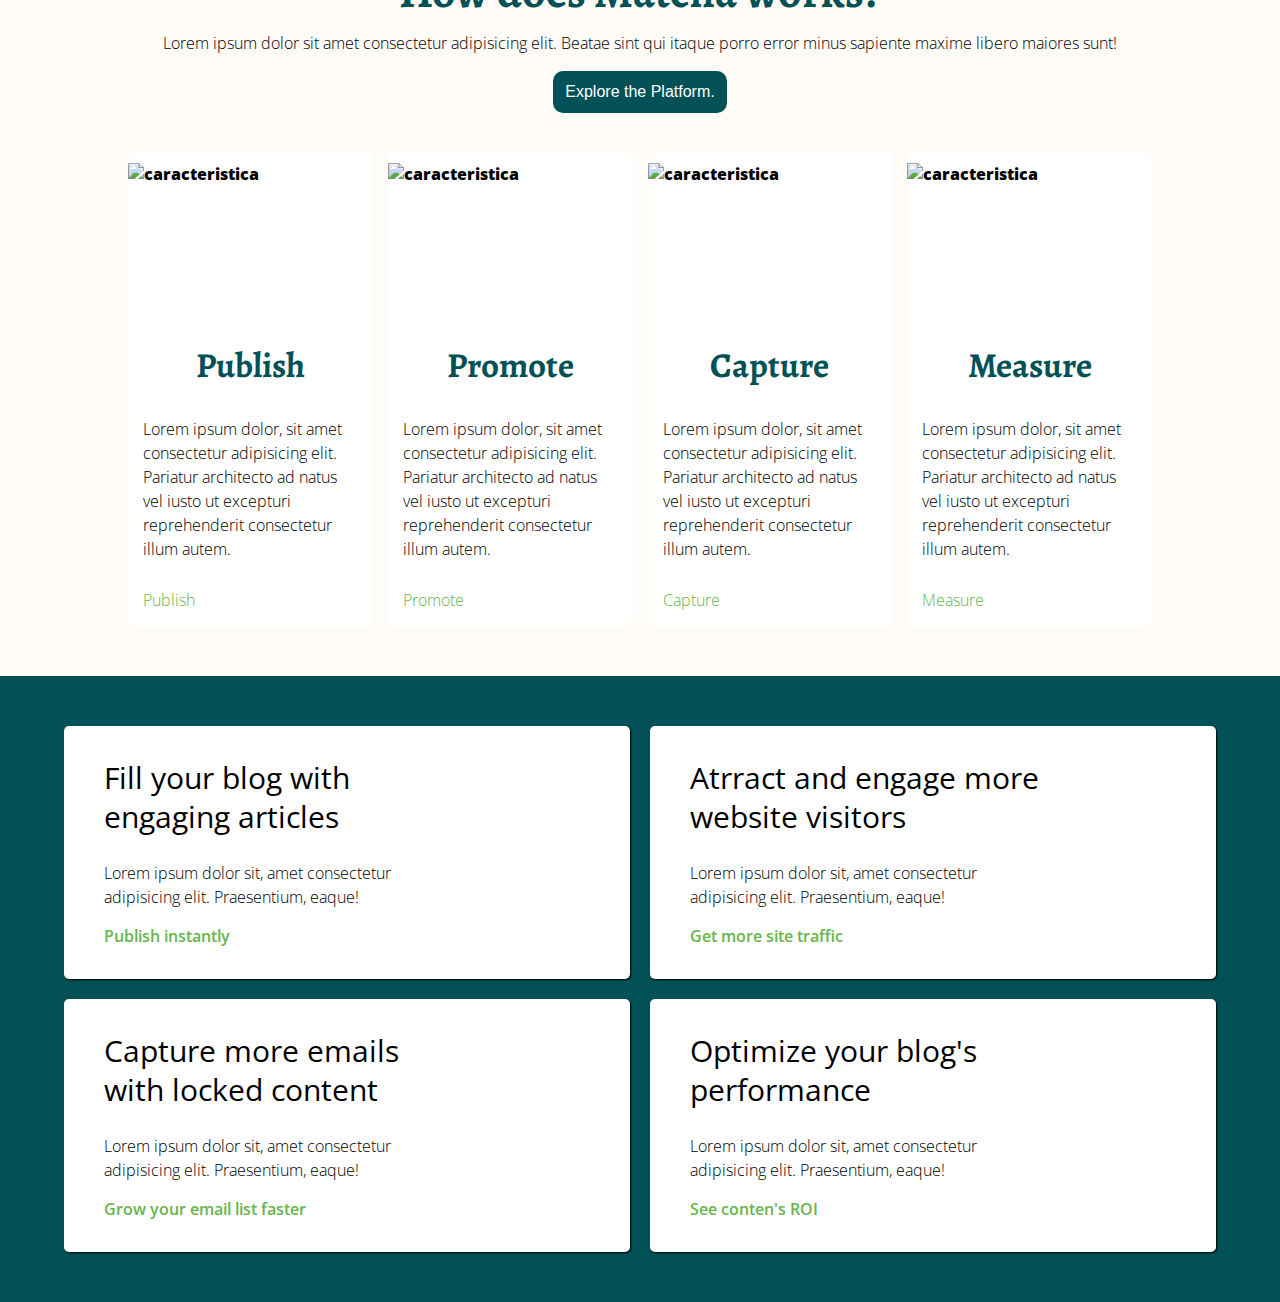
==== commit 7b9ee4c3: "Hicimos un archivo de prueba" ====
--- a/index.html
+++ b/index.html
@@ -4,14 +4,16 @@
 <head>
     <meta charset="UTF-8">
     <meta http-equiv="X-UA-Compatible" content="IE=edge">
-    <meta name="viewport" content="width=device-width, initial-scale=1.0">
+    <meta name="viewport" content="width=device-width, initial-scale=1.0,user-scalable=no">
     <link rel="stylesheet" href="/css/style.css">
+    <link rel="stylesheet" href="/css/mobile.css">
+    <link rel="stylesheet" href="/css/tablet.css">
     <title>Matcha</title>
 </head>
 
 <body>
     <header class=" mb-5">
-        <div class="contenedor header__flex">
+        <div class="header__flex contenedor ">
             <a href="/" class="header__logo-contenedor">
                 <!-- Aqui puede ir texto o imagenes -->
                 <img class="header__logo" width="50px" height="50px" src="/assests/img/logo-satoyama.svg"
@@ -32,7 +34,7 @@
         </div>
 
     </header>
-    <section class="main-text-contenedor contenedor text-center">
+    <section class="main-text-contenedor text-center contenedor">
         <!-- Este contenido se muestra -->
         <h1 class="title other-font">Build your blog. Build your business</h1>
         <p class="parrafo-abajo other-font">Instantly publish articles, drive more traffic, grow your email list, and
@@ -53,7 +55,7 @@
         </div> -->
         
     </section>
-    <section class="video-contenedor">
+    <section class="video-section">
         <div class="flex-contenedor">
             <div class="video-contenedor__video">
                 <video controls
--- a/css/style.css
+++ b/css/style.css
@@ -9,6 +9,11 @@
 
     --font-primary:'Open Sans', sans-serif;
     --font-secondary:'Alegreya', serif;
+
+    --f-small:3rem; 
+    --f-medium:4.5rem; 
+    --f-l:5rem; 
+    --f-lx:6rem; 
 }
 *,*::before,*::after{
     box-sizing: border-box;
@@ -22,12 +27,20 @@
 }
 .form{
     display: flex;
-}
+    align-items: center;
+}
+@media (max-width:400px){
+    .form{
+        align-items: stretch
+    }
+}
+
 .form--main-text{
+    width: 100%;
     justify-content: center;
 }
 input[type=email],.btn{
-    padding: 1.2em;
+    padding: 12px;
     font-size: 1.6rem;
     border: none;
 }
@@ -94,6 +107,10 @@
     align-items: center;
     justify-content: space-between;
     font-size: 1.8rem;
+}
+.header__logo{
+    width: 5.5rem;
+    min-width: 5rem; 
 }
 .header__navbar{
     display: flex;
@@ -140,8 +157,8 @@
     margin: 0 auto;
 }
 /* SECCION VIDEO */
-.video-contenedor{
-    margin:5rem 0;
+.video-section{
+    margin-bottom: 5rem;
 }
 
 .flex-contenedor{
@@ -152,7 +169,7 @@
     align-items: center;
     gap:2rem;
 
-    width: 70%;
+    width: 90%;
     margin: 0 auto;
 }
 .video{
@@ -205,7 +222,6 @@
     background-position:top center;
     border-radius: 10px;
     overflow: hidden;
-
     position: relative;
 }
 
--- a/css/mobile.css
+++ b/css/mobile.css
@@ -0,0 +1,39 @@
+@media (max-width:768px){
+    /* HEADER */
+    nav,.header__action{
+        visibility: hidden;
+    }
+    h1{
+        font-size: var(--f-large);
+    }
+    h2{
+        font-size: var(--f-medium);
+    }
+    .title{
+        font-size: var(--f-small);
+    }
+    /* SECCION-MAIN-TEXT */
+    .form{
+        flex-direction: row;
+        justify-content: center;
+    }
+    /* SECCION VIDEO */
+    .flex-contenedor{
+        flex-direction: column;
+    }
+    .video{
+        min-width: 300px;
+        width: 95%;
+    }
+    .brands__grid{
+        display: flex;
+        flex-direction: column;
+        align-items: center;
+    }
+    .card{
+        max-width: 400px;
+    }
+    .how-works__grid{
+        
+    }
+}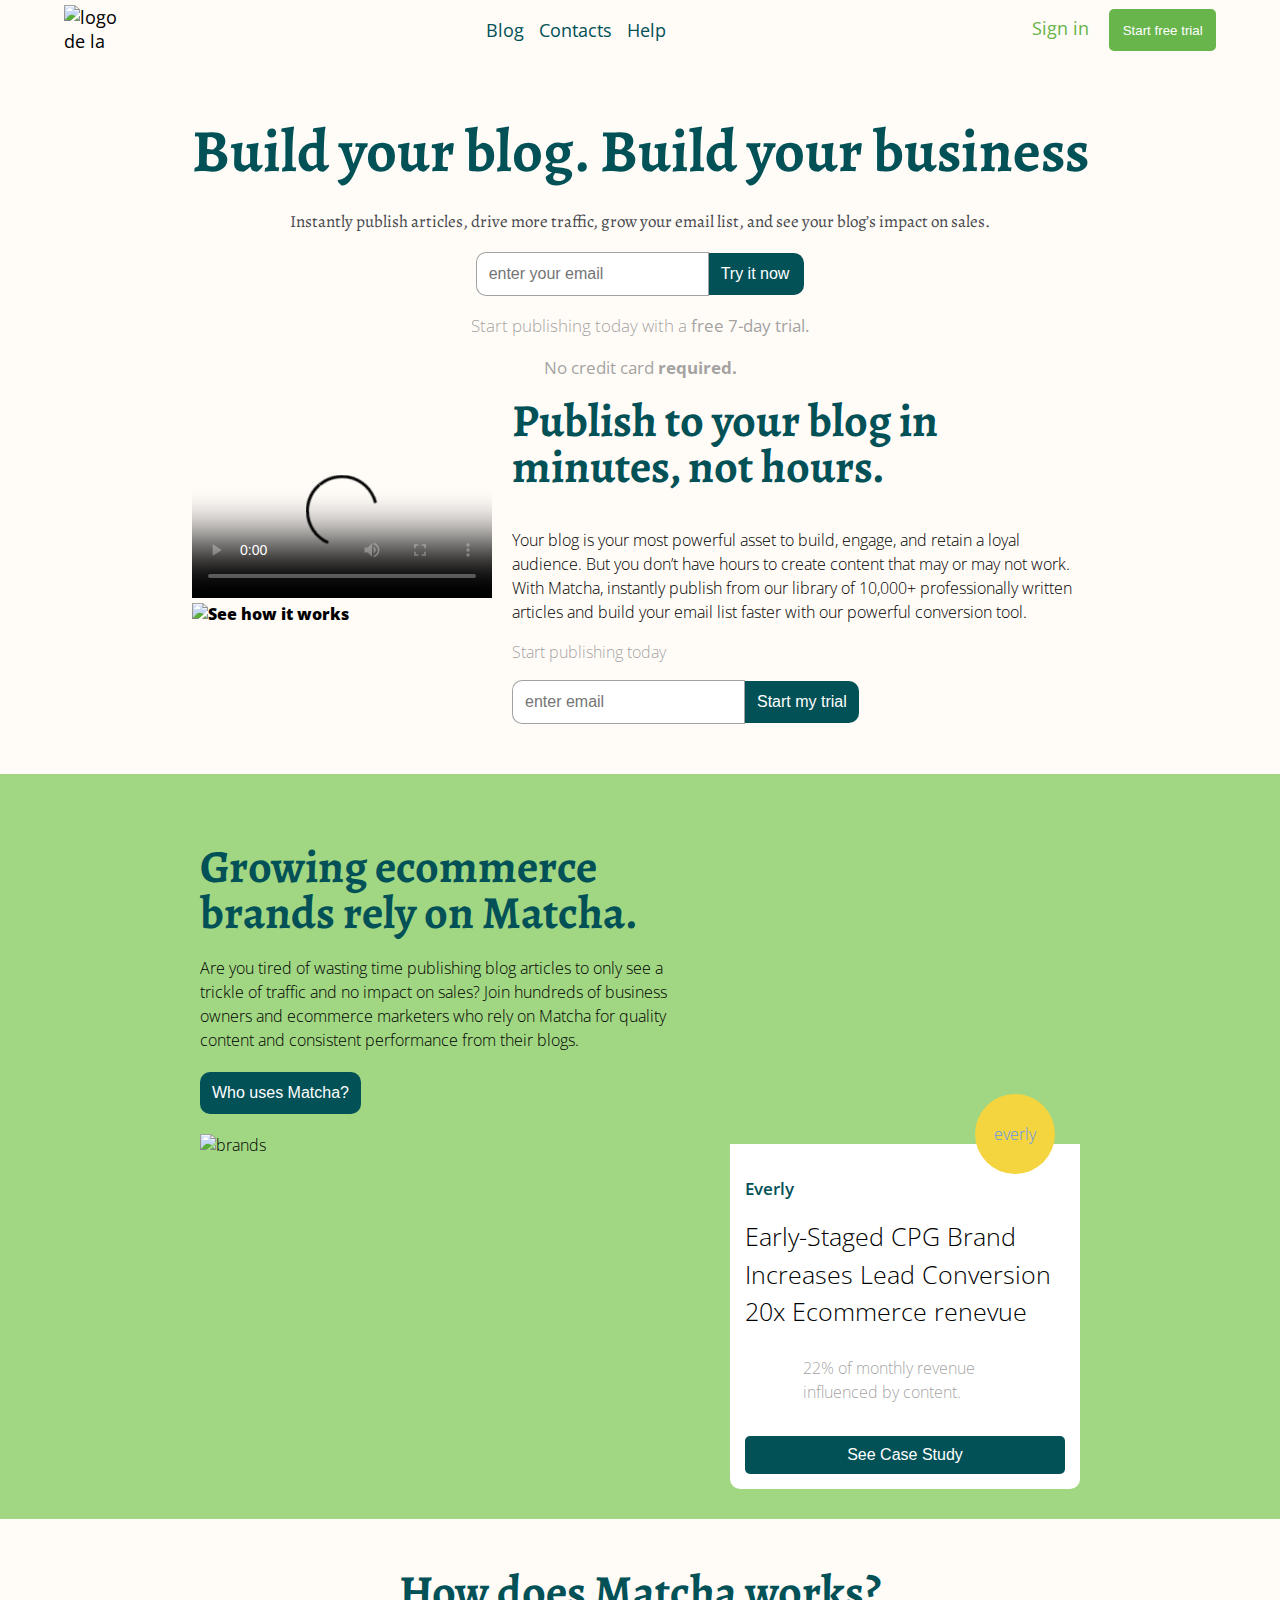
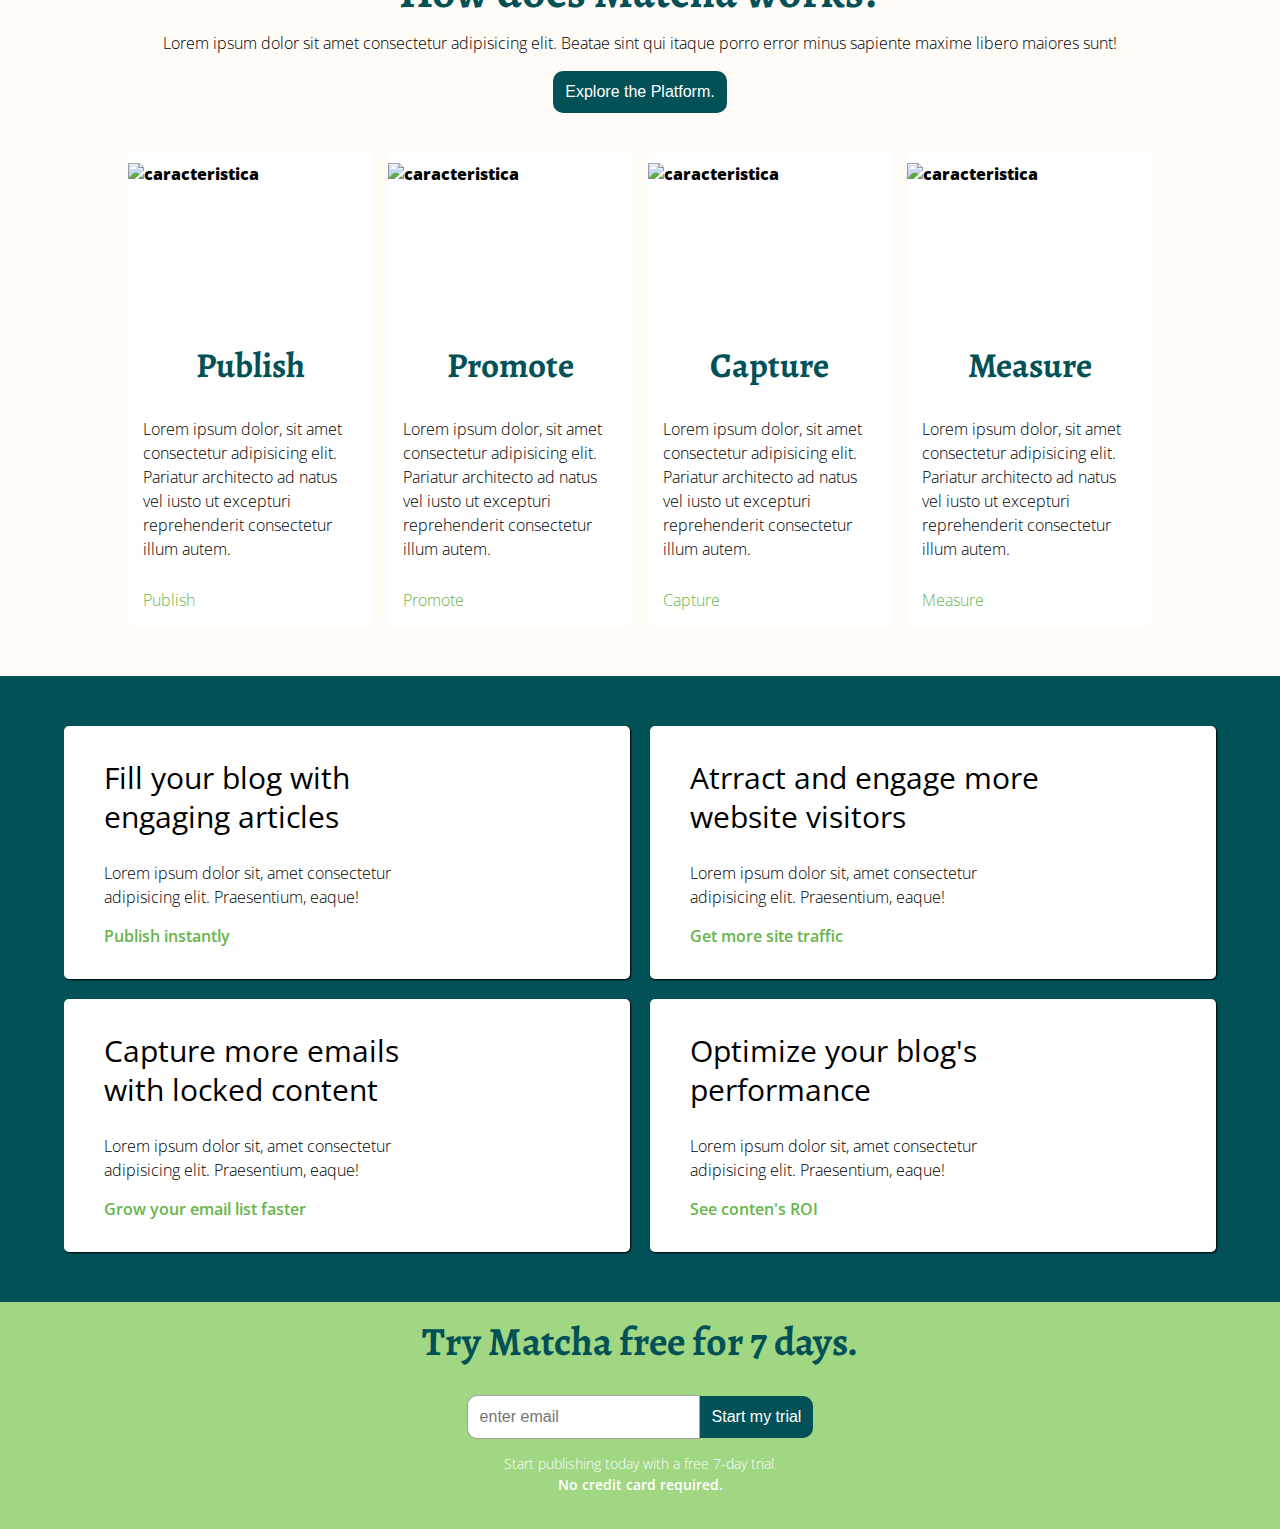
==== commit bf03a987: "seccion free trial completada" ====
--- a/index.html
+++ b/index.html
@@ -7,7 +7,7 @@
     <meta name="viewport" content="width=device-width, initial-scale=1.0,user-scalable=no">
     <link rel="stylesheet" href="/css/style.css">
     <link rel="stylesheet" href="/css/mobile.css">
-    <link rel="stylesheet" href="/css/tablet.css">
+    <link rel="stylesheet" href="output.css">
     <title>Matcha</title>
 </head>
 
@@ -43,7 +43,8 @@
 
         <form action="" class="form form--main-text">
             <input type="email" placeholder="enter your email" />
-            <button class="btn">Try it now<ion-icon name="arrow-forward-outline" class="icon-arrow icon-arrow--white"></ion-icon></button>
+            <button class="btn">Try it now<ion-icon name="arrow-forward-outline"
+                    class="icon-arrow icon-arrow--white"></ion-icon></button>
         </form>
 
         <p class="text--gray">Start publishing today with a <b>free 7-day trial.</b></p>
@@ -53,7 +54,7 @@
             <img src="/assests/img/capterra.png" alt="imagen de capterra" width="310px" height="250px" class="imagen-main">
             <img src="/assests/img/imagen_principal.webp" alt="imagen" width="300px" height="250px" class="imagen-main">
         </div> -->
-        
+
     </section>
     <section class="video-section">
         <div class="flex-contenedor">
@@ -126,7 +127,8 @@
                     <h3 class="feature__heading">Publish</h3>
                     <p class="feature__text">Lorem ipsum dolor, sit amet consectetur adipisicing elit. Pariatur
                         architecto ad natus vel iusto ut excepturi reprehenderit consectetur illum autem.</p>
-                    <a href="" class="feature__link">Publish<ion-icon name="arrow-forward-outline" class="icon-arrow"></ion-icon></a>
+                    <a href="" class="feature__link">Publish<ion-icon name="arrow-forward-outline"
+                            class="icon-arrow"></ion-icon></a>
                 </div>
             </div>
             <div class="feautes">
@@ -137,7 +139,8 @@
                     <h3 class="feature__heading">Promote</h3>
                     <p class="feature__text">Lorem ipsum dolor, sit amet consectetur adipisicing elit. Pariatur
                         architecto ad natus vel iusto ut excepturi reprehenderit consectetur illum autem.</p>
-                    <a href="" class="feature__link">Promote<ion-icon name="arrow-forward-outline" class="icon-arrow"></ion-icon></a>
+                    <a href="" class="feature__link">Promote<ion-icon name="arrow-forward-outline"
+                            class="icon-arrow"></ion-icon></a>
                 </div>
             </div>
             <div class="feautes">
@@ -148,7 +151,8 @@
                     <h3 class="feature__heading">Capture</h3>
                     <p class="feature__text">Lorem ipsum dolor, sit amet consectetur adipisicing elit. Pariatur
                         architecto ad natus vel iusto ut excepturi reprehenderit consectetur illum autem.</p>
-                    <a href="" class="feature__link">Capture<ion-icon name="arrow-forward-outline" class="icon-arrow"></ion-icon></a>
+                    <a href="" class="feature__link">Capture<ion-icon name="arrow-forward-outline"
+                            class="icon-arrow"></ion-icon></a>
                 </div>
             </div>
             <div class="feautes">
@@ -159,7 +163,8 @@
                     <h3 class="feature__heading">Measure</h3>
                     <p class="feature__text">Lorem ipsum dolor, sit amet consectetur adipisicing elit. Pariatur
                         architecto ad natus vel iusto ut excepturi reprehenderit consectetur illum autem.</p>
-                    <a href="" class="feature__link">Measure<ion-icon name="arrow-forward-outline" class="icon-arrow"></ion-icon></a>
+                    <a href="" class="feature__link">Measure<ion-icon name="arrow-forward-outline"
+                            class="icon-arrow"></ion-icon></a>
                 </div>
             </div>
         </div>
@@ -170,8 +175,10 @@
             <article class="caract__card">
                 <div class="caract__desc">
                     <h2 class="caract__heading">Fill your blog with engaging articles</h2>
-                    <p class="caract__text">Lorem ipsum dolor sit, amet consectetur adipisicing elit. Praesentium, eaque!</p>
-                    <a href="" class="feature__link feature__link--bold">Publish instantly<ion-icon name="arrow-forward-outline" class="icon-arrow"></ion-icon></a>
+                    <p class="caract__text">Lorem ipsum dolor sit, amet consectetur adipisicing elit. Praesentium,
+                        eaque!</p>
+                    <a href="" class="feature__link feature__link--bold">Publish instantly<ion-icon
+                            name="arrow-forward-outline" class="icon-arrow"></ion-icon></a>
                 </div>
                 <div class="caract__img">
                     <img src="/assests/img/caract_imagen.png" alt="">
@@ -180,8 +187,10 @@
             <article class="caract__card">
                 <div class="caract__desc">
                     <h2 class="caract__heading">Atrract and engage more website visitors</h2>
-                    <p class="caract__text">Lorem ipsum dolor sit, amet consectetur adipisicing elit. Praesentium, eaque!</p>
-                    <a href="" class="feature__link feature__link--bold">Get more site traffic<ion-icon name="arrow-forward-outline" class="icon-arrow"></ion-icon></a>
+                    <p class="caract__text">Lorem ipsum dolor sit, amet consectetur adipisicing elit. Praesentium,
+                        eaque!</p>
+                    <a href="" class="feature__link feature__link--bold">Get more site traffic<ion-icon
+                            name="arrow-forward-outline" class="icon-arrow"></ion-icon></a>
                 </div>
                 <div class="caract__img">
                     <img src="/assests/img/caract_imagen.png" alt="">
@@ -190,8 +199,10 @@
             <article class="caract__card">
                 <div class="caract__desc">
                     <h2 class="caract__heading">Capture more emails with locked content</h2>
-                    <p class="caract__text">Lorem ipsum dolor sit, amet consectetur adipisicing elit. Praesentium, eaque!</p>
-                    <a href="" class="feature__link feature__link--bold">Grow your email list faster<ion-icon name="arrow-forward-outline" class="icon-arrow"></ion-icon></a>
+                    <p class="caract__text">Lorem ipsum dolor sit, amet consectetur adipisicing elit. Praesentium,
+                        eaque!</p>
+                    <a href="" class="feature__link feature__link--bold">Grow your email list faster<ion-icon
+                            name="arrow-forward-outline" class="icon-arrow"></ion-icon></a>
                 </div>
                 <div class="caract__img">
                     <img src="/assests/img/caract_imagen.png" alt="">
@@ -200,56 +211,74 @@
             <article class="caract__card">
                 <div class="caract__desc">
                     <h2 class="caract__heading">Optimize your blog's performance</h2>
-                    <p class="caract__text">Lorem ipsum dolor sit, amet consectetur adipisicing elit. Praesentium, eaque!</p>
-                    <a href="" class="feature__link feature__link--bold">See conten's ROI<ion-icon name="arrow-forward-outline" class="icon-arrow"></ion-icon></a>
-                </div>
-                <div class="caract__img">
-                    <img src="/assests/img/caract_imagen.png" alt="">
-                </div>
-            </article>
-        </div>
+                    <p class="caract__text">Lorem ipsum dolor sit, amet consectetur adipisicing elit. Praesentium,
+                        eaque!</p>
+                    <a href="" class="feature__link feature__link--bold">See conten's ROI<ion-icon
+                            name="arrow-forward-outline" class="icon-arrow"></ion-icon></a>
+                </div>
+                <div class="caract__img">
+                    <img src="/assests/img/caract_imagen.png" alt="">
+                </div>
+            </article>
+        </div>
+    </section>
+
+    <section class="free-trial">
+        <div class="contenedor">
+            <h2 class="free-trial__heading">Try Matcha free for 7 days.</h2>
+            <form action="" class="form form--main-text">
+                <input type="email" placeholder="enter email" />
+                <button class="btn">Start my trial</button>
+            </form>
+            <p class="free-trial__p">Start publishing today with a free 7-day trial.<br>
+                <span class="free-trial__p--bold">No credit card required.</span></p>
+        </div>
+
     </section>
 
     <script type="module" src="https://unpkg.com/ionicons@7.1.0/dist/ionicons/ionicons.esm.js"></script>
     <script nomodule src="https://unpkg.com/ionicons@7.1.0/dist/ionicons/ionicons.js"></script>
-<!-- Code injected by live-server -->
-<script>
-	// <![CDATA[  <-- For SVG support
-	if ('WebSocket' in window) {
-		(function () {
-			function refreshCSS() {
-				var sheets = [].slice.call(document.getElementsByTagName("link"));
-				var head = document.getElementsByTagName("head")[0];
-				for (var i = 0; i < sheets.length; ++i) {
-					var elem = sheets[i];
-					var parent = elem.parentElement || head;
-					parent.removeChild(elem);
-					var rel = elem.rel;
-					if (elem.href && typeof rel != "string" || rel.length == 0 || rel.toLowerCase() == "stylesheet") {
-						var url = elem.href.replace(/(&|\?)_cacheOverride=\d+/, '');
-						elem.href = url + (url.indexOf('?') >= 0 ? '&' : '?') + '_cacheOverride=' + (new Date().valueOf());
-					}
-					parent.appendChild(elem);
-				}
-			}
-			var protocol = window.location.protocol === 'http:' ? 'ws://' : 'wss://';
-			var address = protocol + window.location.host + window.location.pathname + '/ws';
-			var socket = new WebSocket(address);
-			socket.onmessage = function (msg) {
-				if (msg.data == 'reload') window.location.reload();
-				else if (msg.data == 'refreshcss') refreshCSS();
-			};
-			if (sessionStorage && !sessionStorage.getItem('IsThisFirstTime_Log_From_LiveServer')) {
-				console.log('Live reload enabled.');
-				sessionStorage.setItem('IsThisFirstTime_Log_From_LiveServer', true);
-			}
-		})();
-	}
-	else {
-		console.error('Upgrade your browser. This Browser is NOT supported WebSocket for Live-Reloading.');
-	}
+    <script src="https://cdn.jsdelivr.net/npm/bootstrap@5.3.0/dist/js/bootstrap.min.js"
+        integrity="sha384-fbbOQedDUMZZ5KreZpsbe1LCZPVmfTnH7ois6mU1QK+m14rQ1l2bGBq41eYeM/fS"
+        crossorigin="anonymous"></script>
+    <!-- Code injected by live-server -->
+    <script>
+        // <![CDATA[  <-- For SVG support
+        if ('WebSocket' in window) {
+            (function () {
+                function refreshCSS() {
+                    var sheets = [].slice.call(document.getElementsByTagName("link"));
+                    var head = document.getElementsByTagName("head")[0];
+                    for (var i = 0; i < sheets.length; ++i) {
+                        var elem = sheets[i];
+                        var parent = elem.parentElement || head;
+                        parent.removeChild(elem);
+                        var rel = elem.rel;
+                        if (elem.href && typeof rel != "string" || rel.length == 0 || rel.toLowerCase() == "stylesheet") {
+                            var url = elem.href.replace(/(&|\?)_cacheOverride=\d+/, '');
+                            elem.href = url + (url.indexOf('?') >= 0 ? '&' : '?') + '_cacheOverride=' + (new Date().valueOf());
+                        }
+                        parent.appendChild(elem);
+                    }
+                }
+                var protocol = window.location.protocol === 'http:' ? 'ws://' : 'wss://';
+                var address = protocol + window.location.host + window.location.pathname + '/ws';
+                var socket = new WebSocket(address);
+                socket.onmessage = function (msg) {
+                    if (msg.data == 'reload') window.location.reload();
+                    else if (msg.data == 'refreshcss') refreshCSS();
+                };
+                if (sessionStorage && !sessionStorage.getItem('IsThisFirstTime_Log_From_LiveServer')) {
+                    console.log('Live reload enabled.');
+                    sessionStorage.setItem('IsThisFirstTime_Log_From_LiveServer', true);
+                }
+            })();
+        }
+        else {
+            console.error('Upgrade your browser. This Browser is NOT supported WebSocket for Live-Reloading.');
+        }
 	// ]]>
-</script>
+    </script>
 </body>
 
 </html>--- a/css/style.css
+++ b/css/style.css
@@ -303,7 +303,8 @@
 
     width: 80%;
     margin: 0 auto;
-}   
+} 
+
 .feautes{
     padding-top: 1rem;
     background-color: #fff;
@@ -363,6 +364,14 @@
     gap: 2rem;
     place-content: center;
 }
+
+@media (max-width:768px){
+    .caract__grid{
+        display: flex;
+        flex-direction: column;
+    }
+}
+
 .caract__card{
     background-color:var(--blanco);
     border-radius: 5px;
@@ -371,6 +380,16 @@
     display: flex;
     align-items: center;
     gap: 1.5rem;
+
+    min-width: 300px;
+}
+
+@media (max-width:768px){
+    .caract__card{
+        flex-direction: column;
+        padding: 1em;
+        
+    }
 }
 .caract__desc{
     max-width: 40ch;
@@ -393,4 +412,10 @@
 }
 .feature__link--bold{
     font-weight: 600;
+}
+@media (max-width:768px){
+    .feature__link{
+        display: block;
+        text-align: center;
+    }
 }--- a/css/mobile.css
+++ b/css/mobile.css
@@ -1,8 +1,5 @@
 @media (max-width:768px){
     /* HEADER */
-    nav,.header__action{
-        visibility: hidden;
-    }
     h1{
         font-size: var(--f-large);
     }
@@ -34,6 +31,8 @@
         max-width: 400px;
     }
     .how-works__grid{
-        
+        grid-template-columns: repeat(auto-fit,minmax(300px,350px));
+        place-content: center;
     }
+    
 }--- a/output.css
+++ b/output.css
@@ -0,0 +1,18 @@
+.free-trial {
+  background-color: #a1d683;
+  padding: 2rem 0;
+}
+.free-trial .contenedor .free-trial__heading {
+  font-size: 4rem;
+  text-align: center;
+}
+.free-trial .contenedor .free-trial__p {
+  color: #fff;
+  text-align: center;
+  font-size: 1.4rem;
+}
+.free-trial .contenedor .free-trial__p .free-trial__p--bold {
+  font-weight: 600;
+}
+
+/*# sourceMappingURL=output.css.map */
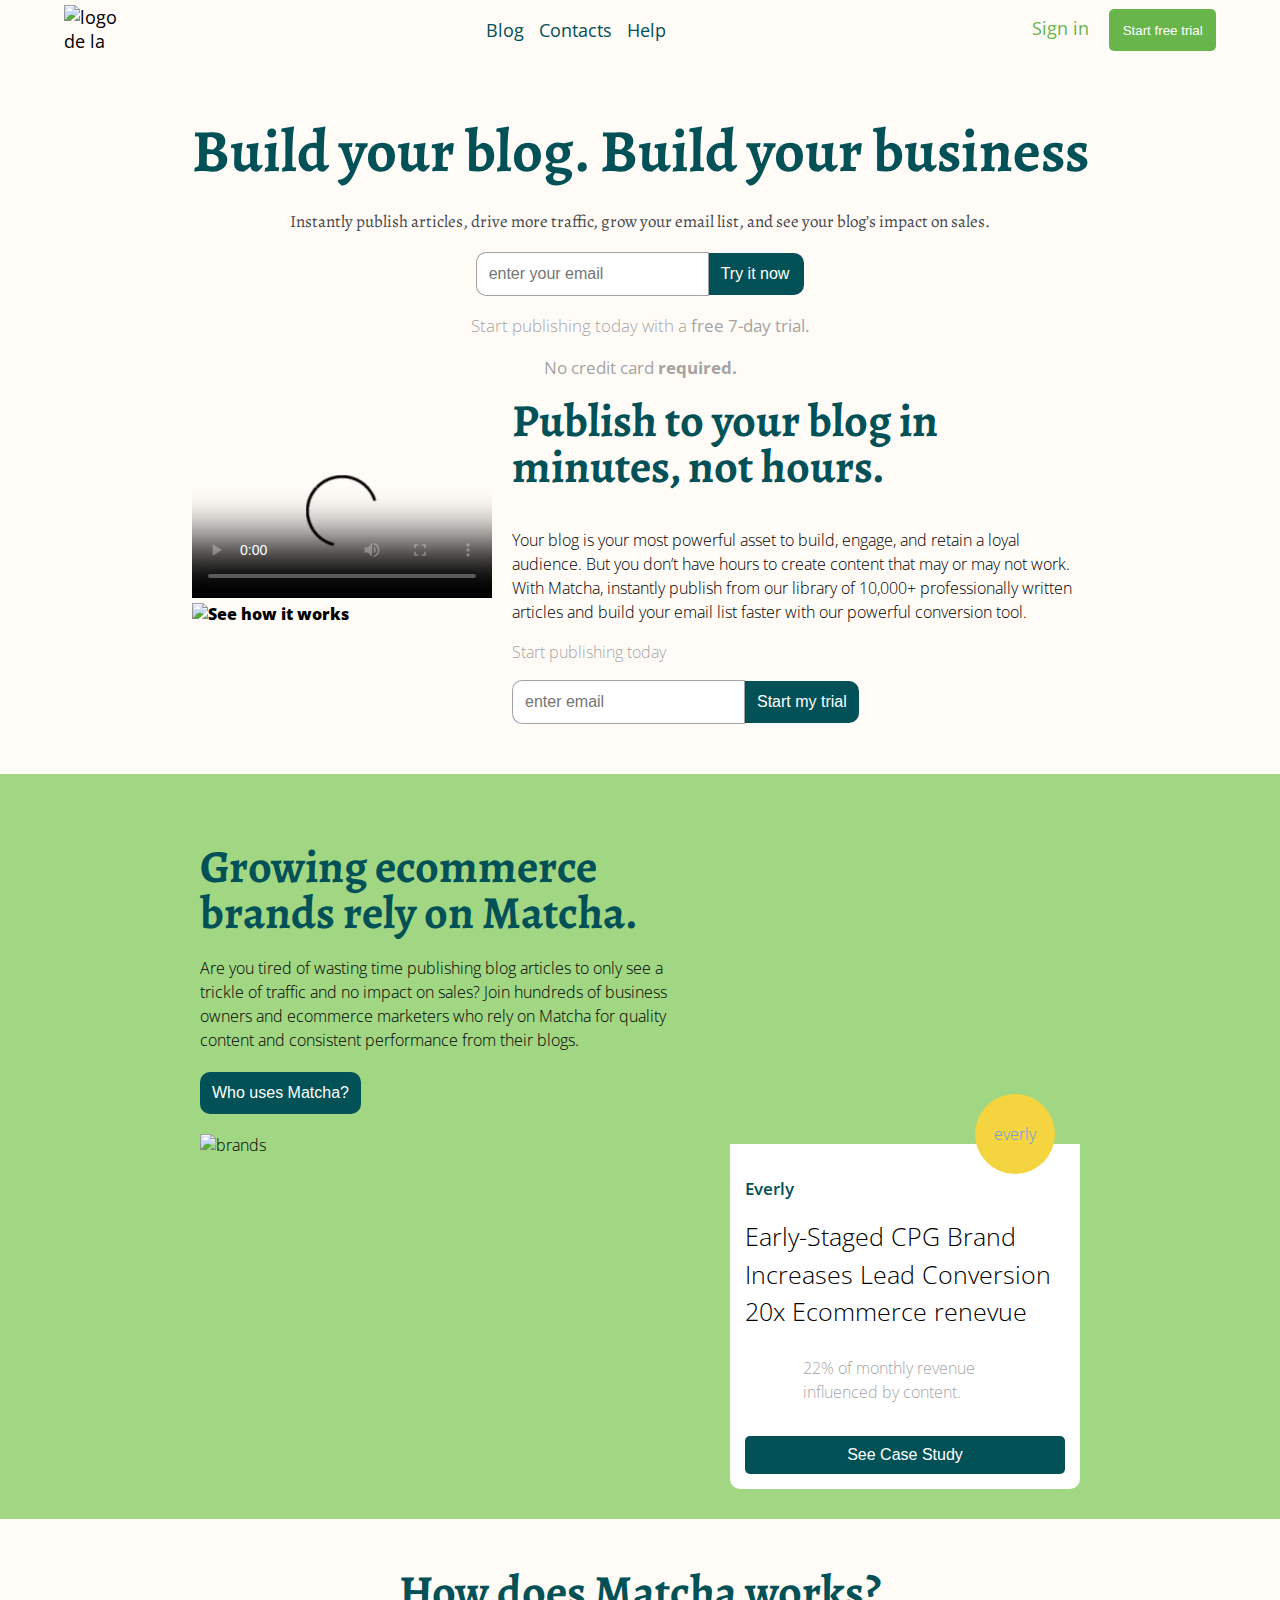
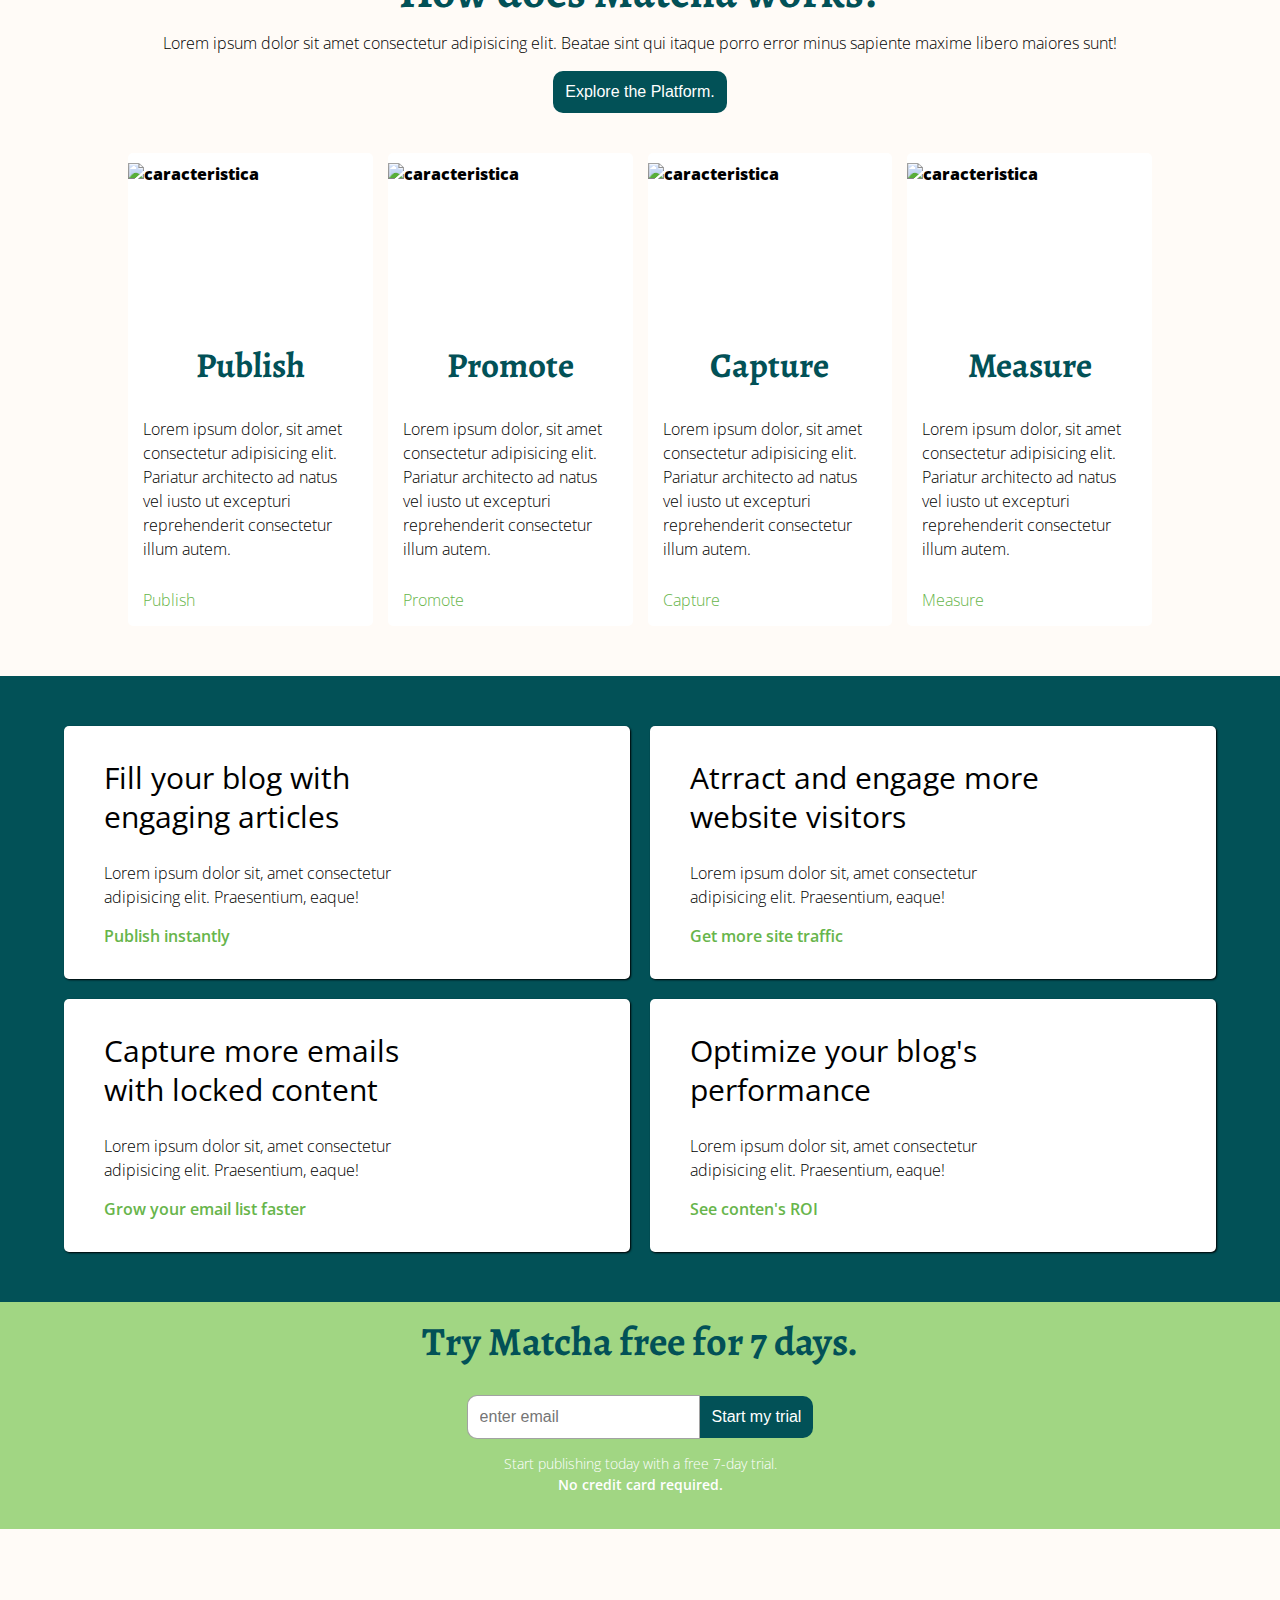
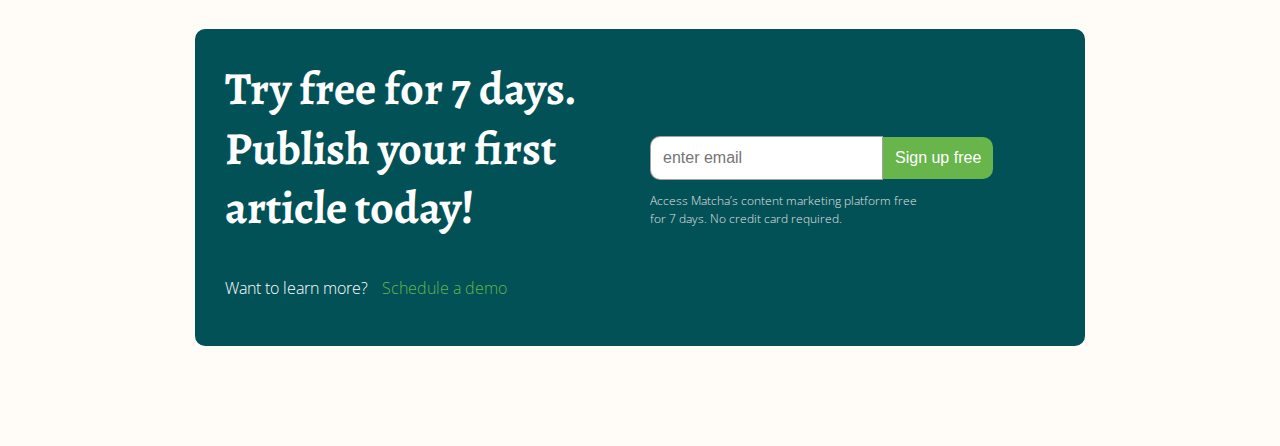
==== commit cce45878: "Creamos la  sección free-trial utilizando sass" ====
--- a/index.html
+++ b/index.html
@@ -7,7 +7,7 @@
     <meta name="viewport" content="width=device-width, initial-scale=1.0,user-scalable=no">
     <link rel="stylesheet" href="/css/style.css">
     <link rel="stylesheet" href="/css/mobile.css">
-    <link rel="stylesheet" href="output.css">
+    <link rel="stylesheet" href="/css/main.css">
     <title>Matcha</title>
 </head>
 
@@ -234,6 +234,25 @@
                 <span class="free-trial__p--bold">No credit card required.</span></p>
         </div>
 
+    </section>
+
+    <section class="other-trial">
+        <div class="other-trial__contenedor">
+            <div class="other-trial__text">
+                <h2 class="other-trial__heading">
+                    Try free for 7 days. Publish your first article today!
+                </h2>
+                <p class="othe-trial__more-info">Want to learn more? <span class="green-text">Schedule a demo</span></p>
+            </div>
+            <div class="other-trial__form">
+                <form action="" class="form">
+                    <input type="email" placeholder="enter email" />
+                    <button class="btn btn--green">Sign up free</button>
+                </form>
+                <p class="other-trial__bottom-text">Access Matcha’s content marketing platform free for 7 days. No credit card required.</p>
+            </div>
+        </div>
+        
     </section>
 
     <script type="module" src="https://unpkg.com/ionicons@7.1.0/dist/ionicons/ionicons.esm.js"></script>
--- a/css/main.css
+++ b/css/main.css
@@ -0,0 +1,62 @@
+.free-trial {
+  background-color: #a1d683;
+  padding: 2rem 0;
+}
+.free-trial .contenedor .free-trial__heading {
+  font-size: 4rem;
+  text-align: center;
+}
+.free-trial .contenedor .free-trial__p {
+  color: #fff;
+  text-align: center;
+  font-size: 1.4rem;
+}
+.free-trial .contenedor .free-trial__p .free-trial__p--bold {
+  font-weight: 600;
+}
+
+.other-trial {
+  display: grid;
+  place-content: center;
+}
+.other-trial__contenedor {
+  min-width: 18.75rem;
+  margin: 10rem 0;
+  padding: 3rem;
+  background-color: #025157;
+  border-radius: 10px;
+  color: #fff;
+  display: flex;
+  justify-content: space-evenly;
+  gap: 2rem;
+}
+.other-trial__text {
+  max-width: 45ch;
+}
+.other-trial__heading {
+  color: #fff;
+  line-height: 1.3;
+  text-wrap: balance;
+}
+.other-trial__more-info {
+  font-size: 1.125rem;
+}
+.other-trial .green-text {
+  color: #67b54b;
+  margin-left: 1rem;
+}
+.other-trial__form {
+  align-self: center;
+  max-width: 45ch;
+}
+.other-trial__bottom-text {
+  color: #e3e2e2;
+  font-size: 12px;
+  width: 70%;
+}
+.other-trial .btn--green {
+  background-color: #67b54b;
+  color: #fff;
+}
+
+/*# sourceMappingURL=main.css.map */
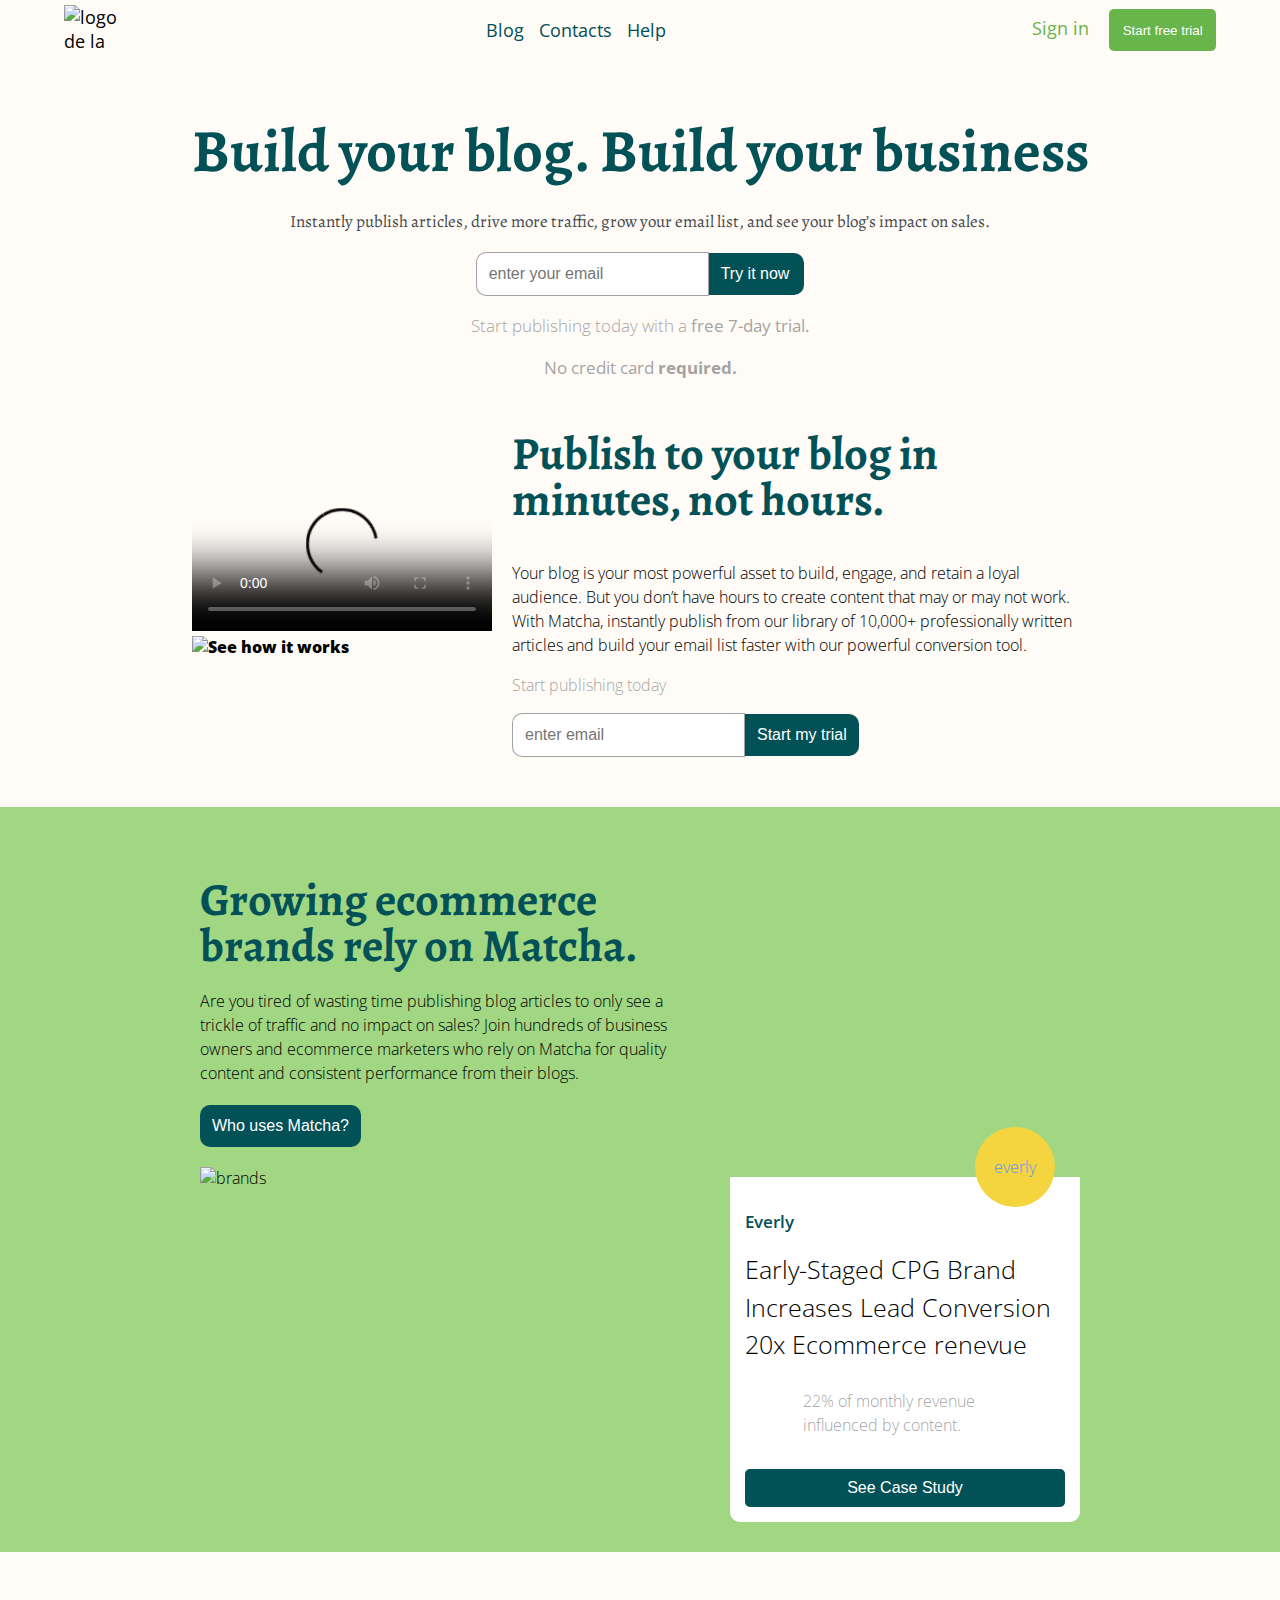
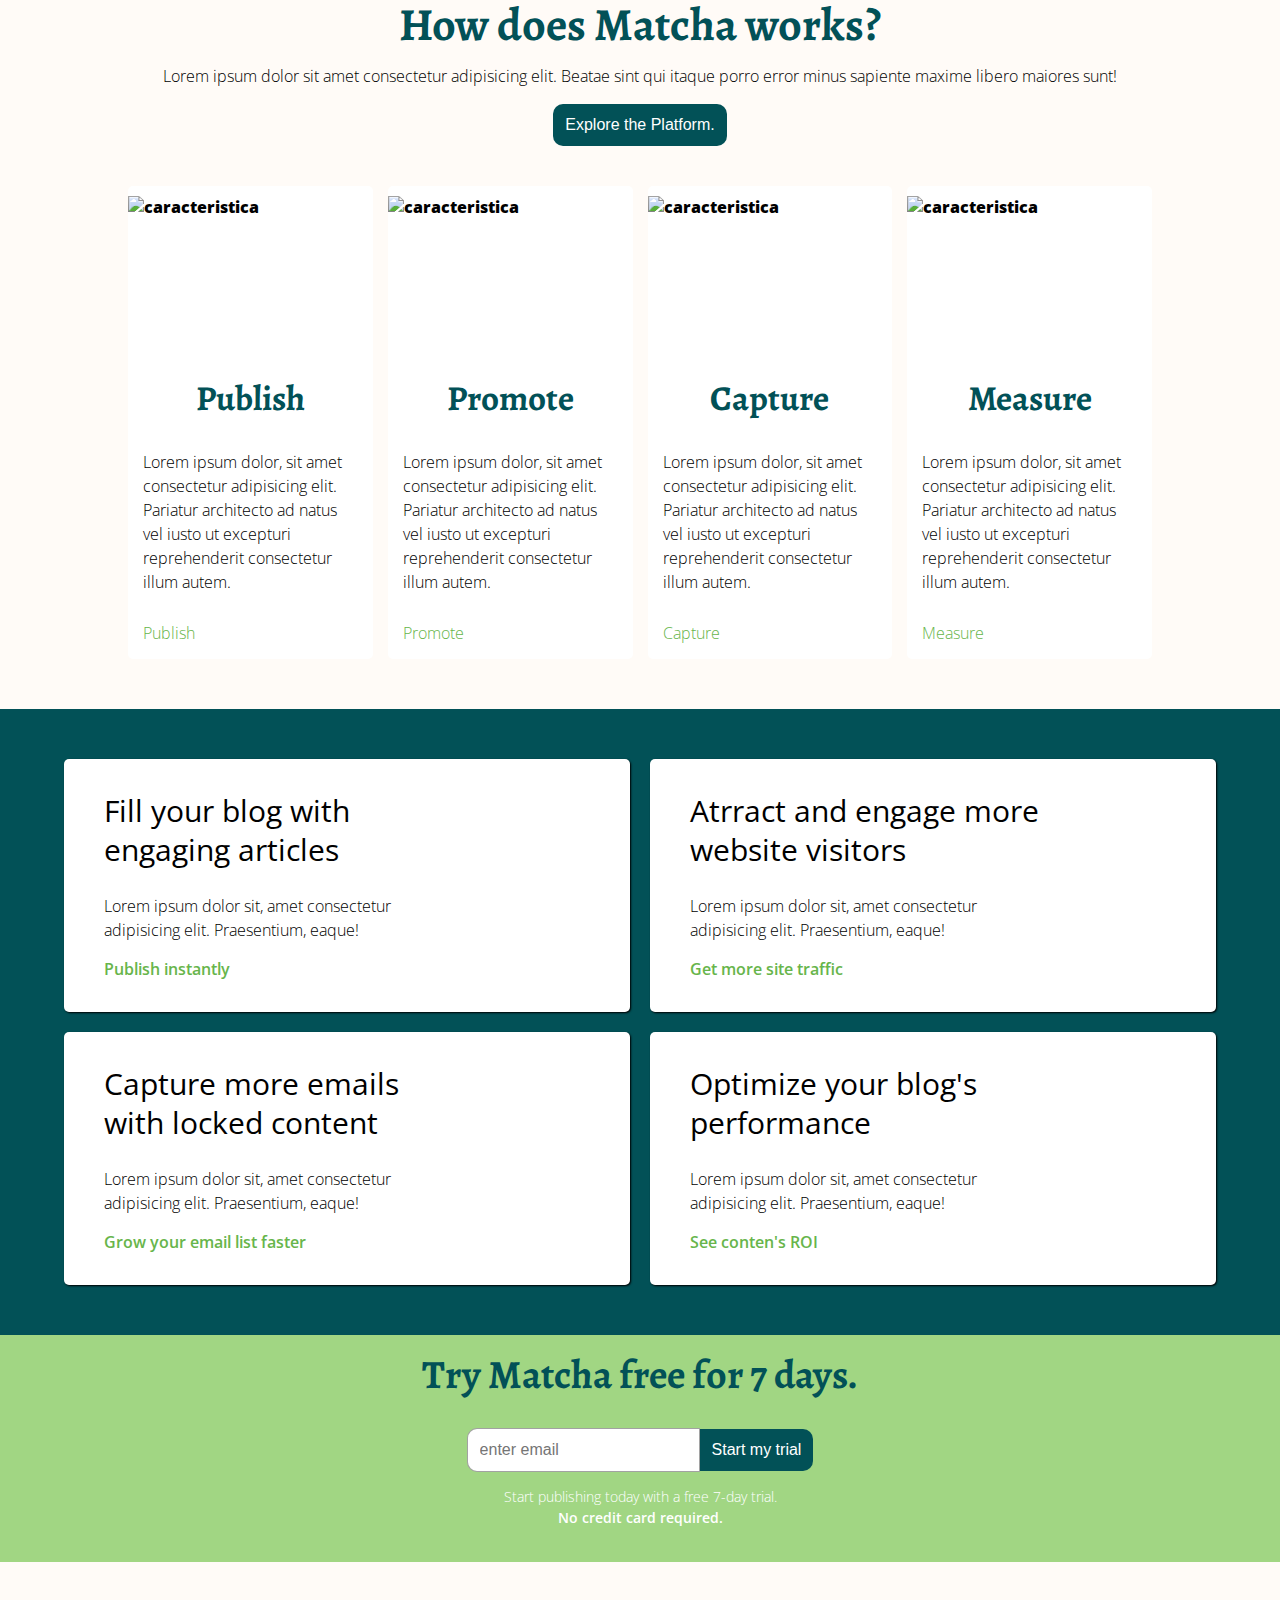
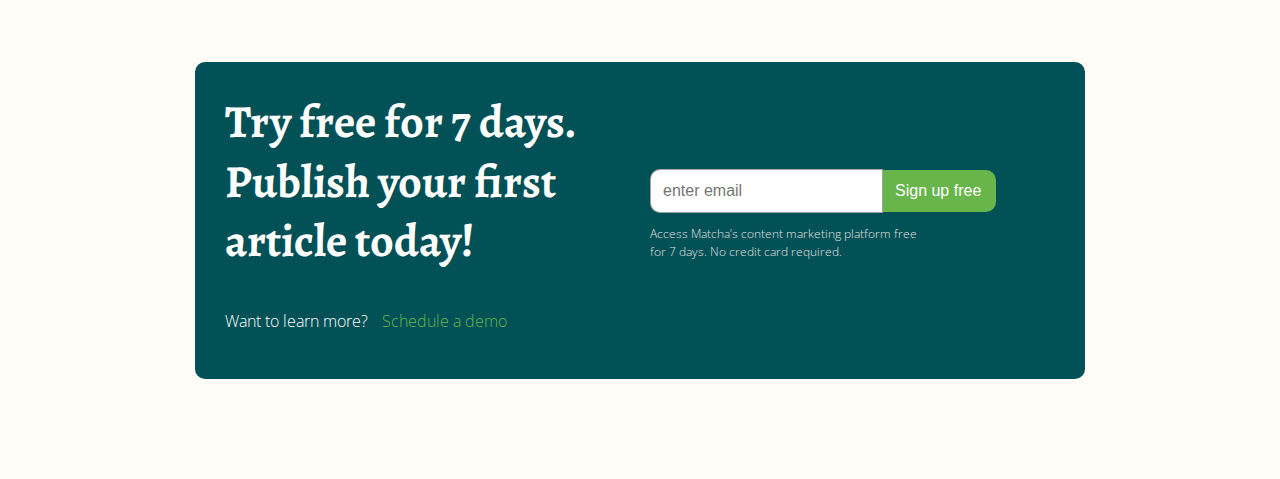
==== commit f57cc1af: "modificaciones en el responsive" ====
--- a/index.html
+++ b/index.html
@@ -247,7 +247,8 @@
             <div class="other-trial__form">
                 <form action="" class="form">
                     <input type="email" placeholder="enter email" />
-                    <button class="btn btn--green">Sign up free</button>
+                    <button class="btn btn--green">Sign up free<ion-icon name="arrow-forward-outline"
+                        class="icon-arrow icon-arrow--white"></ion-icon></button>
                 </form>
                 <p class="other-trial__bottom-text">Access Matcha’s content marketing platform free for 7 days. No credit card required.</p>
             </div>
--- a/css/style.css
+++ b/css/style.css
@@ -127,7 +127,15 @@
     padding:1em;
     border-radius: 5px;
     border: none;
+}
+.action__btn,.btn{
+    transition-duration: 0.3s;
+    transition-property: background-color;
+}
+
+.action__btn:hover{
     cursor: pointer;
+    background-color: #a1d683;
 }
 /* MAIN-TEXT-CONTENEDOR */
 .main-text-contenedor{
@@ -158,7 +166,26 @@
 }
 /* SECCION VIDEO */
 .video-section{
+    margin-top: 5rem;
     margin-bottom: 5rem;
+}
+@media (min-width:768px) and (max-width:900px){
+    video{
+        width: 320px;
+    }
+    .video-section .form{
+        flex-direction: column;
+        align-items: stretch;
+    }
+    .video-section input[type=email],
+    .video-section button{
+        border-radius: 10px;
+    }
+    .video-section button{
+        margin-top: 1rem;
+        width: 180px;
+        align-self: center;
+    }
 }
 
 .flex-contenedor{
@@ -304,6 +331,11 @@
     width: 80%;
     margin: 0 auto;
 } 
+@media (min-width:560px) and (max-width:900px){
+    .how-works__grid{
+        grid-template-columns: repeat(auto-fit,minmax(250px,1fr));
+    }
+}
 
 .feautes{
     padding-top: 1rem;
--- a/css/mobile.css
+++ b/css/mobile.css
@@ -9,9 +9,16 @@
     .title{
         font-size: var(--f-small);
     }
+    input[type=email]{
+        border-radius: 10px;
+        margin-bottom: 2rem;
+    }
+    .btn{
+        border-radius: 10px;
+    }
     /* SECCION-MAIN-TEXT */
     .form{
-        flex-direction: row;
+        flex-direction: column;
         justify-content: center;
     }
     /* SECCION VIDEO */
--- a/css/main.css
+++ b/css/main.css
@@ -21,7 +21,7 @@
 }
 .other-trial__contenedor {
   min-width: 18.75rem;
-  margin: 10rem 0;
+  margin: 10rem 20px;
   padding: 3rem;
   background-color: #025157;
   border-radius: 10px;
@@ -58,5 +58,13 @@
   background-color: #67b54b;
   color: #fff;
 }
+.other-trial .btn--green:hover {
+  background-color: #a1d683;
+}
+@media (max-width: 880px) {
+  .other-trial__contenedor {
+    flex-direction: column;
+  }
+}
 
 /*# sourceMappingURL=main.css.map */
